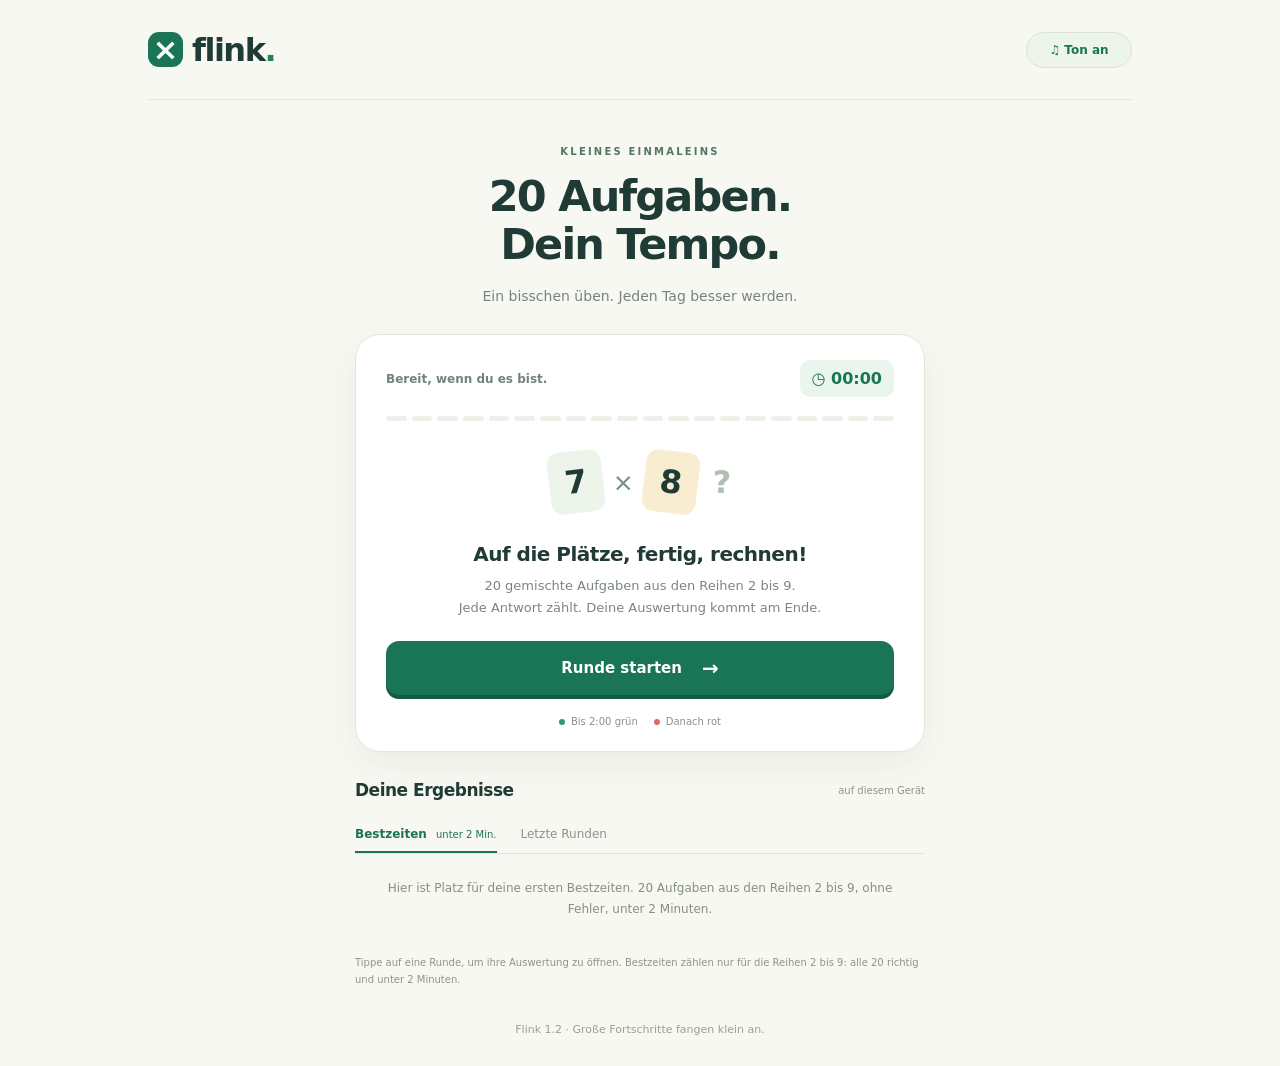
==== app/src/main/assets/index.html @ 6dd12d5e "Add offline adventure music, completion applause and persistent sound toggle" ====
<!doctype html>
<html lang="de"><head><meta charset="utf-8"><meta name="viewport" content="width=device-width,initial-scale=1"><meta name="theme-color" content="#167755"><meta name="description" content="20 Aufgaben. Dein Tempo. Übe das kleine Einmaleins und knacke deine Bestzeit."><link rel="icon" href="icon.svg"><title>Flink · Dein Einmaleins</title><link rel="stylesheet" href="style.css"></head>
<body><div class="shell"><header><a class="brand" href="./" aria-label="Flink Startseite"><span class="logo">×</span>flink<span class="brand-dot">.</span></a><button id="soundToggle" class="small sound-toggle" type="button" aria-pressed="true">♫ Ton an</button></header><main><div class="intro"><span class="eyebrow">KLEINES EINMALEINS</span><h1>20 Aufgaben.<br>Dein Tempo.</h1><p>Ein bisschen üben. Jeden Tag besser werden.</p></div><section class="game" aria-label="Einmaleins Training"><div class="game-top"><span id="progressLabel">Bereit, wenn du es bist.</span><div id="timer" class="timer" aria-label="Vergangene Zeit">◷ <span id="time">00:00</span></div></div><div id="dots" class="dots" aria-hidden="true"></div><div id="welcome" class="welcome"><div class="math-art" aria-hidden="true"><span>7</span><i>×</i><span>8</span><b>?</b></div><h2>Auf die Plätze, fertig, rechnen!</h2><p>20 gemischte Aufgaben aus den Reihen 2 bis 9.<br>Jede Antwort zählt. Deine Auswertung kommt am Ende.</p><button id="start" class="primary">Runde starten <span>→</span></button><div class="goal"><span class="green-dot"></span> Bis 2:00 grün <span class="red-dot"></span> Danach rot</div></div><div id="playing" hidden><div class="question" id="question" aria-live="polite"></div><div id="answer" class="answer" role="textbox" aria-label="Deine Antwort" aria-readonly="true" tabindex="0">?</div><div id="feedback" class="feedback" aria-live="polite">Tippe dein Ergebnis ein.</div><div class="keypad" id="keypad"><button data-key="1">1</button><button data-key="2">2</button><button data-key="3">3</button><button data-key="4">4</button><button data-key="5">5</button><button data-key="6">6</button><button data-key="7">7</button><button data-key="8">8</button><button data-key="9">9</button><button data-key="Backspace" aria-label="Letzte Ziffer löschen">⌫</button><button data-key="0">0</button><button data-key="Enter" class="check" aria-label="Antwort prüfen">✓</button></div><button id="cancel" class="text-button">Runde beenden</button></div><div id="finished" class="finished" hidden><div class="finish-icon" aria-hidden="true">✓</div><h2 id="finishTitle"></h2><p id="finishText"></p><div id="summary" class="summary"></div><div class="score-grid" aria-label="Ergebnis"><div><strong id="rightCount">0</strong><span>richtig</span></div><div><strong id="wrongCount">0</strong><span>falsch</span></div><div><strong id="accuracy">0 %</strong><span>Trefferquote</span></div></div><p id="reviewSummary"></p><button id="viewResults" class="secondary">Antworten und Fehler ansehen →</button><p id="recordText" class="record-text"></p><button id="again" class="primary">Noch eine Runde <span>↻</span></button></div></section><section class="results"><div class="results-heading"><h2>Deine Ergebnisse</h2><span>auf diesem Gerät</span></div><div class="tabs" role="tablist" aria-label="Ergebnisse"><button id="bestTab" role="tab" aria-selected="true">Bestzeiten <span>unter 2 Min.</span></button><button id="recentTab" role="tab" aria-selected="false">Letzte Runden</button></div><div id="records" role="tabpanel"></div><p class="record-note">Tippe auf eine Runde, um ihre Auswertung zu öffnen. Bestzeiten zählen nur für die Reihen 2 bis 9: alle 20 richtig und unter 2 Minuten.</p><p id="storageNotice" hidden>Dein Browser erlaubt kein Speichern. Ergebnisse bleiben nur bis zum Schließen erhalten.</p></section><footer>Flink 1.2 · Große Fortschritte fangen klein an.</footer></main><dialog id="reviewDialog" aria-labelledby="reviewTitle"><div class="review-header"><h2 id="reviewTitle">Deine Auswertung</h2><button id="closeReview" class="small" aria-label="Auswertung schließen">Schließen ✕</button></div><p id="reviewStats"></p><div id="reviewFilters" class="review-filters" role="group" aria-label="Antworten filtern"><button id="onlyWrong" aria-pressed="true">Nur Fehler</button><button id="allAnswers" aria-pressed="false">Alle 20 Antworten</button></div><p id="reviewLegacy" hidden></p><p id="reviewEmpty" hidden>Alles richtig! Du hast in dieser Runde keinen Fehler gemacht.</p><table id="reviewTable"><thead><tr><th>Aufgabe</th><th>Deine Antwort</th><th>Lösung</th></tr></thead><tbody id="reviewRows"></tbody></table></dialog></div><script src="audio.js"></script><script src="app.js"></script></body></html>
---- app/src/main/assets/style.css ----
:root{font-family:Inter,ui-sans-serif,system-ui,-apple-system,BlinkMacSystemFont,"Segoe UI",sans-serif;color:#203a36;background:#f7f8f2;font-synthesis:none}*{box-sizing:border-box}body{margin:0}button,a{-webkit-tap-highlight-color:transparent}button{font:inherit;cursor:pointer}button:focus-visible,a:focus-visible,[tabindex]:focus-visible{outline:3px solid #e4b657;outline-offset:4px}button{touch-action:manipulation}button:disabled{cursor:default}.shell{max-width:1056px;margin:auto;padding:0 36px}header{display:flex;align-items:center;justify-content:space-between;height:100px;border-bottom:1px solid #e2e7dd}.brand{display:flex;align-items:center;color:#203a36;text-decoration:none;font-size:32px;font-weight:850;letter-spacing:-1.5px}.brand-dot{color:#20845f}.logo{display:grid;place-items:center;background:#197555;color:white;width:35px;height:35px;border-radius:11px;margin-right:9px;font-size:31px;line-height:1;letter-spacing:0}.small{border:1px solid #dbe3d7;background:transparent;border-radius:22px;padding:10px 15px;font-size:12px;font-weight:650;color:#456057}main{max-width:570px;margin:40px auto 0}.intro{text-align:center}.eyebrow{font-size:10px;letter-spacing:2.2px;font-weight:800;color:#537765}h1{font-size:43px;letter-spacing:-1.8px;line-height:1.12;margin:13px 0}p{line-height:1.65}.intro p{font-size:14px;color:#75857b;margin:17px 0 26px}.game{padding:25px 30px 24px;background:#fff;border:1px solid #e1e7db;border-radius:25px;box-shadow:0 12px 35px #264f3410}.game-top{display:flex;justify-content:space-between;align-items:center;gap:10px;font-size:12px;color:#738377;font-weight:600}.timer{background:#eaf6ed;color:#197555;padding:9px 12px;border-radius:10px;font-size:16px;font-weight:750;font-variant-numeric:tabular-nums;white-space:nowrap}.timer.over{color:#bd3e36;background:#fff0ed}.dots{display:flex;gap:5px;margin:19px 0 0}.dot{height:5px;border-radius:4px;background:#edf1e9;flex:1}.dot.done{background:#31966a}.dot.current{background:#a7cfb7}.welcome{text-align:center;padding-top:25px}.math-art{display:flex;align-items:center;justify-content:center;gap:10px;padding:5px 0 14px}.math-art span{display:grid;place-items:center;width:54px;height:62px;background:#edf4e9;border-radius:12px;font-size:32px;font-weight:700;transform:rotate(-7deg)}.math-art span:nth-of-type(2){background:#f9edd1;transform:rotate(7deg)}.math-art i{font-style:normal;color:#74907a;font-size:25px}.math-art b{color:#b2beb1;font-size:32px;margin-left:5px}h2{font-size:20px;letter-spacing:-.5px;margin:15px 0 8px}.welcome p{color:#7a877d;font-size:13px;margin:9px 0 23px}.primary{display:flex;align-items:center;justify-content:center;gap:20px;width:100%;background:#197555;color:white;border:0;border-radius:13px;padding:17px;font-weight:700;font-size:15px;box-shadow:0 4px 0 #125b42}.primary:hover{background:#126648}.primary span{font-size:20px;line-height:1}.goal{display:flex;justify-content:center;align-items:center;gap:6px;font-size:10px;color:#889288;margin-top:21px}.green-dot,.red-dot{height:6px;width:6px;border-radius:50%;background:#31966a}.red-dot{background:#d96c61;margin-left:10px}.question{text-align:center;font-size:44px;font-weight:750;letter-spacing:-1px;padding:24px 0 14px}.answer{margin:auto;display:grid;place-items:center;min-height:65px;max-width:210px;border:2px solid #cee0ce;background:#f6faf3;color:#203a36;border-radius:14px;font-size:32px;font-weight:700;font-variant-numeric:tabular-nums}.feedback{min-height:39px;text-align:center;font-size:12px;padding:11px 0 8px;color:#6e8473}.feedback.error{color:#bd3e36}.keypad{display:grid;grid-template-columns:repeat(3,1fr);gap:8px;max-width:320px;margin:auto}.keypad button{border:1px solid #e3e9df;border-bottom:3px solid #dce4d7;background:#f7f9f3;border-radius:12px;height:52px;font-size:23px;font-weight:650;color:#294739}.keypad button:active{transform:translateY(2px);border-bottom-width:1px}.keypad .check{color:white;background:#197555;border-color:#125b42}.text-button{display:block;margin:17px auto 0;background:none;border:0;color:#849086;font-size:11px;padding:7px}.finished{text-align:center;padding:27px 0 8px}.finish-icon{width:58px;height:58px;background:#e8f5e8;color:#197555;border-radius:50%;display:grid;place-items:center;margin:auto;font-size:30px}.finished p{font-size:13px;color:#708073}.summary{font-size:30px;font-weight:750;font-variant-numeric:tabular-nums;color:#197555}.summary.over{color:#bd3e36}.record-text{min-height:23px}.results{margin:28px 0 0}.results-heading{display:flex;align-items:center;justify-content:space-between}.results-heading h2{font-size:17px;margin:0}.results-heading>span{font-size:10px;color:#8b978a}.tabs{display:flex;border-bottom:1px solid #dfe6d8;margin-top:17px;gap:24px}.tabs button{background:none;border:0;padding:10px 0;font-size:12px;color:#88958b;border-bottom:2px solid transparent}.tabs button[aria-selected=true]{color:#197555;border-color:#197555;font-weight:750}.tabs button span{font-size:10px;font-weight:400;margin-left:5px}.empty{padding:24px 12px;text-align:center;color:#849182;font-size:12px;line-height:1.7}.record{display:flex;align-items:center;justify-content:space-between;padding:14px 5px;border-bottom:1px solid #e4e9de;font-size:12px}.rank{display:inline-grid;place-items:center;width:25px;height:25px;background:#e9f0e2;border-radius:8px;margin-right:12px;color:#50704d;font-weight:750}.record-time{color:#197555;font-size:16px;font-weight:750;font-variant-numeric:tabular-nums}.record-time.over{color:#bd3e36}.record-meta{font-size:10px;color:#8a968a;margin-left:10px}.record-note,#storageNotice{font-size:10px;color:#8b9688;margin-top:12px}footer{text-align:center;font-size:11px;color:#99a18f;padding:25px 0 30px}dialog{border:1px solid #dce5d5;border-radius:22px;max-width:420px;width:calc(100% - 36px);padding:26px;color:#203a36}dialog::backdrop{background:#16392d66}dialog p{font-size:14px;color:#6a7d6c}[hidden]{display:none!important}@media(max-width:600px){.shell{padding:0 18px}header{height:78px}.brand{font-size:28px}main{margin-top:27px;max-width:440px}h1{font-size:36px}.intro p{font-size:12px;margin-bottom:23px}.game{padding:20px;border-radius:21px}.question{font-size:38px;padding-top:18px}.keypad button{height:49px}.goal{font-size:9px}.small{font-size:10px;padding:9px 12px}.record-meta{margin-left:5px}.tabs{gap:20px}.tabs button span{font-size:9px}}

.score-grid{display:grid;grid-template-columns:repeat(3,1fr);gap:8px;margin:20px 0}.score-grid>div{background:#f2f6ee;border-radius:12px;padding:14px 4px}.score-grid strong{display:block;font-size:25px;color:#294739}.score-grid span{display:block;font-size:11px;color:#738377;margin-top:4px}.mistake-review{text-align:left;margin-top:22px}.mistake-review h3{font-size:14px;font-weight:650}.mistake-review table{width:100%;border-collapse:collapse;font-size:13px}.mistake-review th{font-size:10px;color:#788576;font-weight:600;padding:10px 5px;border-bottom:1px solid #dde5d5}.mistake-review td{padding:10px 5px;border-bottom:1px solid #edf0e8;text-align:center}.mistake-review th{text-align:center}.mistake-review td:last-child{font-weight:750;color:#197555}

.secondary{width:100%;padding:15px;border:1px solid #b6cfbb;border-radius:13px;background:#eef6e9;color:#197555;font-weight:700;font-size:13px}.secondary:hover{background:#e1efda}.record{width:100%;background:transparent;border:0;border-bottom:1px solid #e4e9de;text-align:left;color:inherit;gap:5px}.record:hover{background:#edf3e8}.record-hint{display:block;text-align:right;font-size:10px;color:#197555;margin-top:5px}#reviewDialog{max-width:530px;max-height:88vh;overflow:auto;padding:22px}.review-header{display:flex;justify-content:space-between;align-items:center;gap:10px}.review-header h2{margin:0}.review-header .small{font-size:11px;padding:9px}#reviewStats{font-size:13px;color:#738377}.review-filters{display:flex;gap:8px;margin:16px 0}.review-filters button{border:1px solid #dce5d7;background:#f7f9f3;border-radius:10px;padding:12px;font-size:12px;color:#53705b}.review-filters button[aria-pressed=true]{color:white;border-color:#197555;background:#197555}#reviewTable{width:100%;border-collapse:collapse;font-size:14px}#reviewTable th{font-size:11px;color:#748473;padding:12px 4px;text-align:center;border-bottom:1px solid #dce5d7}#reviewTable td{padding:12px 4px;text-align:center;border-bottom:1px solid #edf0e8}#reviewTable td:last-child{color:#197555;font-weight:750}.answer-wrong td:nth-child(2){color:#b3433b}.answer-correct td:nth-child(2){color:#197555}#reviewLegacy,#reviewEmpty{font-size:13px;color:#667c69}

.sound-toggle{min-width:106px;background:#edf4e9;color:#197555}.sound-toggle[aria-pressed=false]{background:transparent;color:#788577}.sound-toggle:disabled{opacity:.6;font-size:10px}
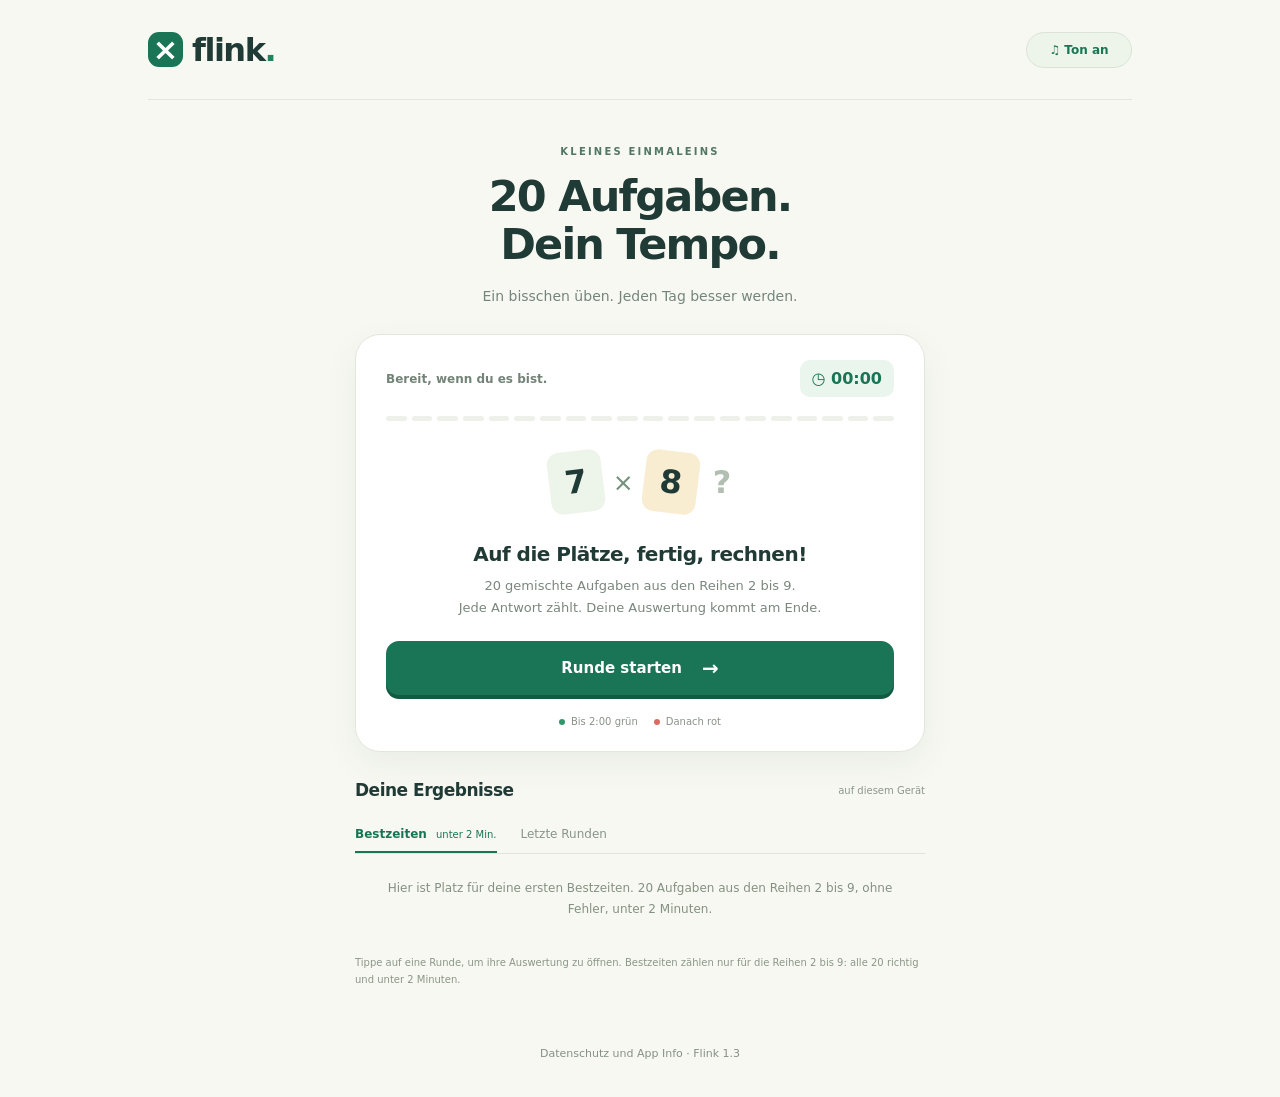
==== commit 3eb4e558: "Prepare hardened offline release, private signing flow and compiled APK verification" ====
--- a/app/src/main/assets/index.html
+++ b/app/src/main/assets/index.html
@@ -1,3 +1,3 @@
 <!doctype html>
-<html lang="de"><head><meta charset="utf-8"><meta name="viewport" content="width=device-width,initial-scale=1"><meta name="theme-color" content="#167755"><meta name="description" content="20 Aufgaben. Dein Tempo. Übe das kleine Einmaleins und knacke deine Bestzeit."><link rel="icon" href="icon.svg"><title>Flink · Dein Einmaleins</title><link rel="stylesheet" href="style.css"></head>
-<body><div class="shell"><header><a class="brand" href="./" aria-label="Flink Startseite"><span class="logo">×</span>flink<span class="brand-dot">.</span></a><button id="soundToggle" class="small sound-toggle" type="button" aria-pressed="true">♫ Ton an</button></header><main><div class="intro"><span class="eyebrow">KLEINES EINMALEINS</span><h1>20 Aufgaben.<br>Dein Tempo.</h1><p>Ein bisschen üben. Jeden Tag besser werden.</p></div><section class="game" aria-label="Einmaleins Training"><div class="game-top"><span id="progressLabel">Bereit, wenn du es bist.</span><div id="timer" class="timer" aria-label="Vergangene Zeit">◷ <span id="time">00:00</span></div></div><div id="dots" class="dots" aria-hidden="true"></div><div id="welcome" class="welcome"><div class="math-art" aria-hidden="true"><span>7</span><i>×</i><span>8</span><b>?</b></div><h2>Auf die Plätze, fertig, rechnen!</h2><p>20 gemischte Aufgaben aus den Reihen 2 bis 9.<br>Jede Antwort zählt. Deine Auswertung kommt am Ende.</p><button id="start" class="primary">Runde starten <span>→</span></button><div class="goal"><span class="green-dot"></span> Bis 2:00 grün <span class="red-dot"></span> Danach rot</div></div><div id="playing" hidden><div class="question" id="question" aria-live="polite"></div><div id="answer" class="answer" role="textbox" aria-label="Deine Antwort" aria-readonly="true" tabindex="0">?</div><div id="feedback" class="feedback" aria-live="polite">Tippe dein Ergebnis ein.</div><div class="keypad" id="keypad"><button data-key="1">1</button><button data-key="2">2</button><button data-key="3">3</button><button data-key="4">4</button><button data-key="5">5</button><button data-key="6">6</button><button data-key="7">7</button><button data-key="8">8</button><button data-key="9">9</button><button data-key="Backspace" aria-label="Letzte Ziffer löschen">⌫</button><button data-key="0">0</button><button data-key="Enter" class="check" aria-label="Antwort prüfen">✓</button></div><button id="cancel" class="text-button">Runde beenden</button></div><div id="finished" class="finished" hidden><div class="finish-icon" aria-hidden="true">✓</div><h2 id="finishTitle"></h2><p id="finishText"></p><div id="summary" class="summary"></div><div class="score-grid" aria-label="Ergebnis"><div><strong id="rightCount">0</strong><span>richtig</span></div><div><strong id="wrongCount">0</strong><span>falsch</span></div><div><strong id="accuracy">0 %</strong><span>Trefferquote</span></div></div><p id="reviewSummary"></p><button id="viewResults" class="secondary">Antworten und Fehler ansehen →</button><p id="recordText" class="record-text"></p><button id="again" class="primary">Noch eine Runde <span>↻</span></button></div></section><section class="results"><div class="results-heading"><h2>Deine Ergebnisse</h2><span>auf diesem Gerät</span></div><div class="tabs" role="tablist" aria-label="Ergebnisse"><button id="bestTab" role="tab" aria-selected="true">Bestzeiten <span>unter 2 Min.</span></button><button id="recentTab" role="tab" aria-selected="false">Letzte Runden</button></div><div id="records" role="tabpanel"></div><p class="record-note">Tippe auf eine Runde, um ihre Auswertung zu öffnen. Bestzeiten zählen nur für die Reihen 2 bis 9: alle 20 richtig und unter 2 Minuten.</p><p id="storageNotice" hidden>Dein Browser erlaubt kein Speichern. Ergebnisse bleiben nur bis zum Schließen erhalten.</p></section><footer>Flink 1.2 · Große Fortschritte fangen klein an.</footer></main><dialog id="reviewDialog" aria-labelledby="reviewTitle"><div class="review-header"><h2 id="reviewTitle">Deine Auswertung</h2><button id="closeReview" class="small" aria-label="Auswertung schließen">Schließen ✕</button></div><p id="reviewStats"></p><div id="reviewFilters" class="review-filters" role="group" aria-label="Antworten filtern"><button id="onlyWrong" aria-pressed="true">Nur Fehler</button><button id="allAnswers" aria-pressed="false">Alle 20 Antworten</button></div><p id="reviewLegacy" hidden></p><p id="reviewEmpty" hidden>Alles richtig! Du hast in dieser Runde keinen Fehler gemacht.</p><table id="reviewTable"><thead><tr><th>Aufgabe</th><th>Deine Antwort</th><th>Lösung</th></tr></thead><tbody id="reviewRows"></tbody></table></dialog></div><script src="audio.js"></script><script src="app.js"></script></body></html>
+<html lang="de"><head><meta charset="utf-8"><meta name="viewport" content="width=device-width,initial-scale=1"><meta http-equiv="Content-Security-Policy" content="default-src 'none'; script-src 'self'; style-src 'self'; img-src 'self'; connect-src 'none'; media-src 'none'; object-src 'none'; base-uri 'none'; form-action 'none'; frame-src 'none'; worker-src 'none'"><meta name="theme-color" content="#167755"><meta name="description" content="20 Aufgaben. Dein Tempo. Übe das kleine Einmaleins und knacke deine Bestzeit."><link rel="icon" href="icon.svg"><title>Flink · Dein Einmaleins</title><link rel="stylesheet" href="style.css"></head>
+<body><div class="shell"><header><a class="brand" href="index.html" aria-label="Flink Startseite"><span class="logo">×</span>flink<span class="brand-dot">.</span></a><button id="soundToggle" class="small sound-toggle" type="button" aria-pressed="true">♫ Ton an</button></header><main><div class="intro"><span class="eyebrow">KLEINES EINMALEINS</span><h1>20 Aufgaben.<br>Dein Tempo.</h1><p>Ein bisschen üben. Jeden Tag besser werden.</p></div><section class="game" aria-label="Einmaleins Training"><div class="game-top"><span id="progressLabel">Bereit, wenn du es bist.</span><div id="timer" class="timer" aria-label="Vergangene Zeit">◷ <span id="time">00:00</span></div></div><div id="dots" class="dots" aria-hidden="true"></div><div id="welcome" class="welcome"><div class="math-art" aria-hidden="true"><span>7</span><i>×</i><span>8</span><b>?</b></div><h2>Auf die Plätze, fertig, rechnen!</h2><p>20 gemischte Aufgaben aus den Reihen 2 bis 9.<br>Jede Antwort zählt. Deine Auswertung kommt am Ende.</p><button id="start" class="primary">Runde starten <span>→</span></button><div class="goal"><span class="green-dot"></span> Bis 2:00 grün <span class="red-dot"></span> Danach rot</div></div><div id="playing" hidden><div class="question" id="question" aria-live="polite"></div><div id="answer" class="answer" role="textbox" aria-label="Deine Antwort" aria-readonly="true" tabindex="0">?</div><div id="feedback" class="feedback" aria-live="polite">Tippe dein Ergebnis ein.</div><div class="keypad" id="keypad"><button data-key="1">1</button><button data-key="2">2</button><button data-key="3">3</button><button data-key="4">4</button><button data-key="5">5</button><button data-key="6">6</button><button data-key="7">7</button><button data-key="8">8</button><button data-key="9">9</button><button data-key="Backspace" aria-label="Letzte Ziffer löschen">⌫</button><button data-key="0">0</button><button data-key="Enter" class="check" aria-label="Antwort prüfen">✓</button></div><button id="cancel" class="text-button">Runde beenden</button></div><div id="finished" class="finished" hidden><div class="finish-icon" aria-hidden="true">✓</div><h2 id="finishTitle"></h2><p id="finishText"></p><div id="summary" class="summary"></div><div class="score-grid" aria-label="Ergebnis"><div><strong id="rightCount">0</strong><span>richtig</span></div><div><strong id="wrongCount">0</strong><span>falsch</span></div><div><strong id="accuracy">0 %</strong><span>Trefferquote</span></div></div><p id="reviewSummary"></p><button id="viewResults" class="secondary">Antworten und Fehler ansehen →</button><p id="recordText" class="record-text"></p><button id="again" class="primary">Noch eine Runde <span>↻</span></button></div></section><section class="results"><div class="results-heading"><h2>Deine Ergebnisse</h2><span>auf diesem Gerät</span></div><div class="tabs" role="tablist" aria-label="Ergebnisse"><button id="bestTab" role="tab" aria-selected="true">Bestzeiten <span>unter 2 Min.</span></button><button id="recentTab" role="tab" aria-selected="false">Letzte Runden</button></div><div id="records" role="tabpanel"></div><p class="record-note">Tippe auf eine Runde, um ihre Auswertung zu öffnen. Bestzeiten zählen nur für die Reihen 2 bis 9: alle 20 richtig und unter 2 Minuten.</p><p id="storageNotice" hidden>Dein Browser erlaubt kein Speichern. Ergebnisse bleiben nur bis zum Schließen erhalten.</p></section><footer><button id="openPrivacy" class="text-button" type="button">Datenschutz und App Info · Flink 1.3</button></footer></main><dialog id="privacyDialog" aria-labelledby="privacyTitle"><h2 id="privacyTitle">Datenschutz und App Info</h2><p>Flink 1.3 funktioniert vollständig offline. Die App hat keine Internetberechtigung und überträgt keine Daten. Sie enthält keine Werbung und keine Analysefunktionen.</p><p>Auf diesem Gerät werden die Toneinstellung und bis zu 500 Runden mit Datum, Rechenzeit, Ergebnissen und einzelnen Antworten gespeichert. Die App fragt keine Namen oder Kontaktdaten ab.</p><p>Die Ergebnisse bleiben lokal in den App Daten. Automatische Sicherungen sind ausgeschaltet. Über „Ergebnisse löschen“, die Android App Einstellungen oder die Deinstallation kannst du die gespeicherten Ergebnisse entfernen.</p><p>Musik und Applaus werden lokal erzeugt. Eine Anmeldung ist nicht nötig.</p><button id="eraseResults" class="secondary" type="button">Gespeicherte Ergebnisse löschen</button><p id="privacyMessage" role="status"></p><button id="closePrivacy" class="primary" type="button">Schließen</button></dialog><dialog id="reviewDialog" aria-labelledby="reviewTitle"><div class="review-header"><h2 id="reviewTitle">Deine Auswertung</h2><button id="closeReview" class="small" aria-label="Auswertung schließen">Schließen ✕</button></div><p id="reviewStats"></p><div id="reviewFilters" class="review-filters" role="group" aria-label="Antworten filtern"><button id="onlyWrong" aria-pressed="true">Nur Fehler</button><button id="allAnswers" aria-pressed="false">Alle 20 Antworten</button></div><p id="reviewLegacy" hidden></p><p id="reviewEmpty" hidden>Alles richtig! Du hast in dieser Runde keinen Fehler gemacht.</p><table id="reviewTable"><thead><tr><th>Aufgabe</th><th>Deine Antwort</th><th>Lösung</th></tr></thead><tbody id="reviewRows"></tbody></table></dialog></div><script src="audio.js"></script><script src="app.js"></script></body></html>
--- a/app/src/main/assets/style.css
+++ b/app/src/main/assets/style.css
@@ -5,3 +5,5 @@
 .secondary{width:100%;padding:15px;border:1px solid #b6cfbb;border-radius:13px;background:#eef6e9;color:#197555;font-weight:700;font-size:13px}.secondary:hover{background:#e1efda}.record{width:100%;background:transparent;border:0;border-bottom:1px solid #e4e9de;text-align:left;color:inherit;gap:5px}.record:hover{background:#edf3e8}.record-hint{display:block;text-align:right;font-size:10px;color:#197555;margin-top:5px}#reviewDialog{max-width:530px;max-height:88vh;overflow:auto;padding:22px}.review-header{display:flex;justify-content:space-between;align-items:center;gap:10px}.review-header h2{margin:0}.review-header .small{font-size:11px;padding:9px}#reviewStats{font-size:13px;color:#738377}.review-filters{display:flex;gap:8px;margin:16px 0}.review-filters button{border:1px solid #dce5d7;background:#f7f9f3;border-radius:10px;padding:12px;font-size:12px;color:#53705b}.review-filters button[aria-pressed=true]{color:white;border-color:#197555;background:#197555}#reviewTable{width:100%;border-collapse:collapse;font-size:14px}#reviewTable th{font-size:11px;color:#748473;padding:12px 4px;text-align:center;border-bottom:1px solid #dce5d7}#reviewTable td{padding:12px 4px;text-align:center;border-bottom:1px solid #edf0e8}#reviewTable td:last-child{color:#197555;font-weight:750}.answer-wrong td:nth-child(2){color:#b3433b}.answer-correct td:nth-child(2){color:#197555}#reviewLegacy,#reviewEmpty{font-size:13px;color:#667c69}
 
 .sound-toggle{min-width:106px;background:#edf4e9;color:#197555}.sound-toggle[aria-pressed=false]{background:transparent;color:#788577}.sound-toggle:disabled{opacity:.6;font-size:10px}
+
+#privacyDialog{max-height:88vh;overflow:auto}#privacyDialog p{font-size:13px}#privacyDialog .primary{margin-top:16px}
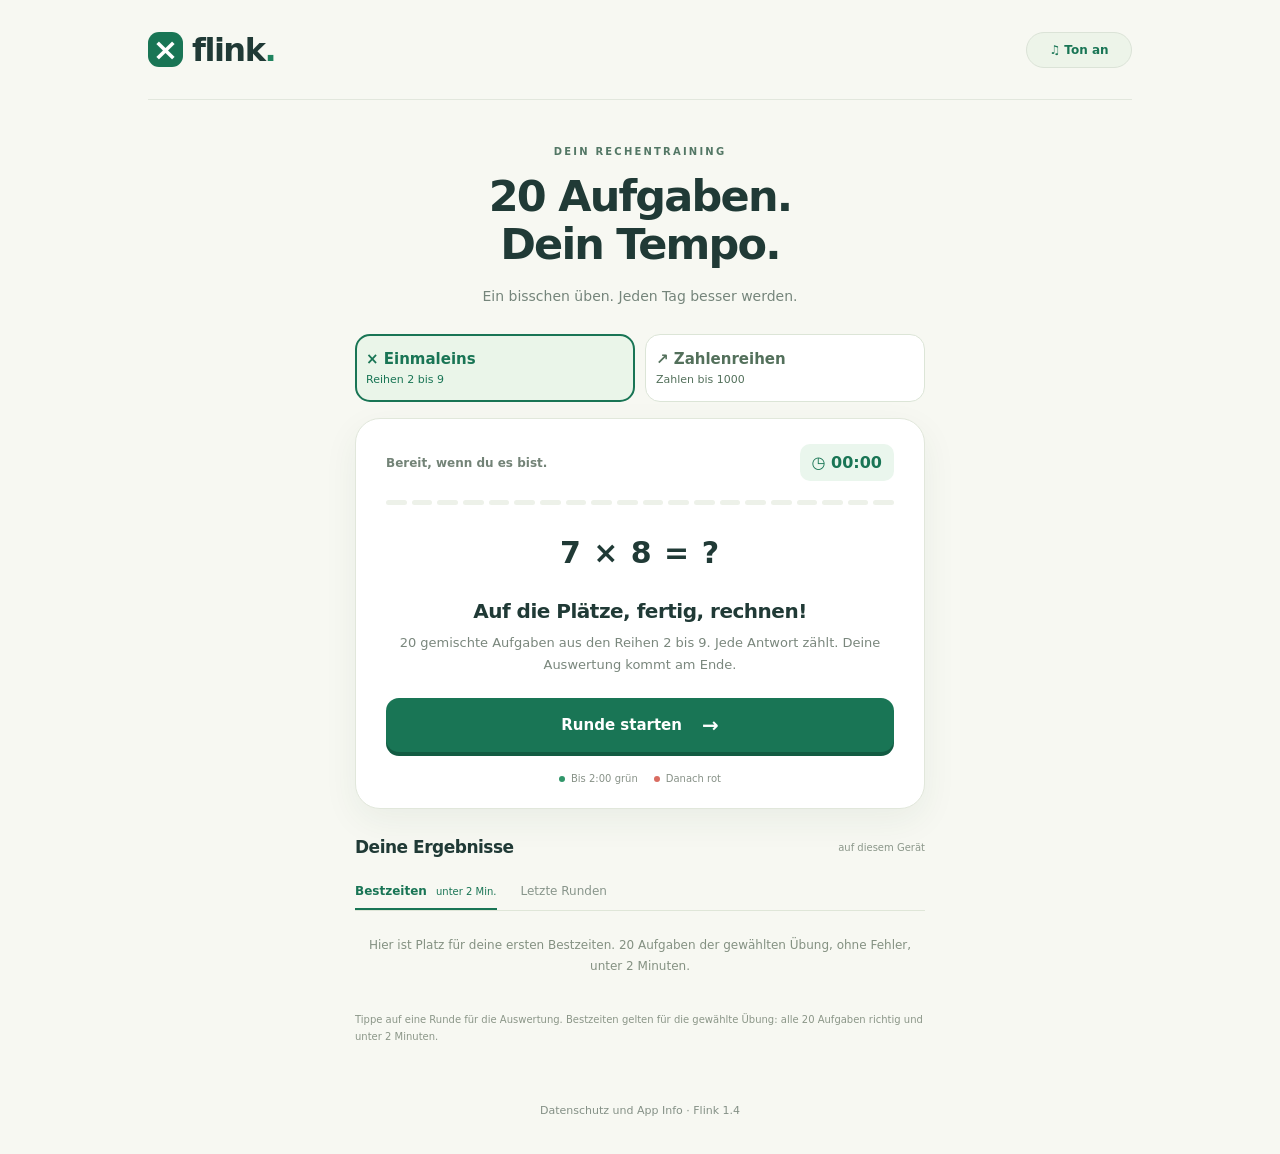
==== commit b14445b9: "Add number sequences up to 1000 with 20-task rounds and separate results in Flink 1.4" ====
--- a/app/src/main/assets/index.html
+++ b/app/src/main/assets/index.html
@@ -1,3 +1,3 @@
 <!doctype html>
-<html lang="de"><head><meta charset="utf-8"><meta name="viewport" content="width=device-width,initial-scale=1"><meta http-equiv="Content-Security-Policy" content="default-src 'none'; script-src 'self'; style-src 'self'; img-src 'self'; connect-src 'none'; media-src 'none'; object-src 'none'; base-uri 'none'; form-action 'none'; frame-src 'none'; worker-src 'none'"><meta name="theme-color" content="#167755"><meta name="description" content="20 Aufgaben. Dein Tempo. Übe das kleine Einmaleins und knacke deine Bestzeit."><link rel="icon" href="icon.svg"><title>Flink · Dein Einmaleins</title><link rel="stylesheet" href="style.css"></head>
-<body><div class="shell"><header><a class="brand" href="index.html" aria-label="Flink Startseite"><span class="logo">×</span>flink<span class="brand-dot">.</span></a><button id="soundToggle" class="small sound-toggle" type="button" aria-pressed="true">♫ Ton an</button></header><main><div class="intro"><span class="eyebrow">KLEINES EINMALEINS</span><h1>20 Aufgaben.<br>Dein Tempo.</h1><p>Ein bisschen üben. Jeden Tag besser werden.</p></div><section class="game" aria-label="Einmaleins Training"><div class="game-top"><span id="progressLabel">Bereit, wenn du es bist.</span><div id="timer" class="timer" aria-label="Vergangene Zeit">◷ <span id="time">00:00</span></div></div><div id="dots" class="dots" aria-hidden="true"></div><div id="welcome" class="welcome"><div class="math-art" aria-hidden="true"><span>7</span><i>×</i><span>8</span><b>?</b></div><h2>Auf die Plätze, fertig, rechnen!</h2><p>20 gemischte Aufgaben aus den Reihen 2 bis 9.<br>Jede Antwort zählt. Deine Auswertung kommt am Ende.</p><button id="start" class="primary">Runde starten <span>→</span></button><div class="goal"><span class="green-dot"></span> Bis 2:00 grün <span class="red-dot"></span> Danach rot</div></div><div id="playing" hidden><div class="question" id="question" aria-live="polite"></div><div id="answer" class="answer" role="textbox" aria-label="Deine Antwort" aria-readonly="true" tabindex="0">?</div><div id="feedback" class="feedback" aria-live="polite">Tippe dein Ergebnis ein.</div><div class="keypad" id="keypad"><button data-key="1">1</button><button data-key="2">2</button><button data-key="3">3</button><button data-key="4">4</button><button data-key="5">5</button><button data-key="6">6</button><button data-key="7">7</button><button data-key="8">8</button><button data-key="9">9</button><button data-key="Backspace" aria-label="Letzte Ziffer löschen">⌫</button><button data-key="0">0</button><button data-key="Enter" class="check" aria-label="Antwort prüfen">✓</button></div><button id="cancel" class="text-button">Runde beenden</button></div><div id="finished" class="finished" hidden><div class="finish-icon" aria-hidden="true">✓</div><h2 id="finishTitle"></h2><p id="finishText"></p><div id="summary" class="summary"></div><div class="score-grid" aria-label="Ergebnis"><div><strong id="rightCount">0</strong><span>richtig</span></div><div><strong id="wrongCount">0</strong><span>falsch</span></div><div><strong id="accuracy">0 %</strong><span>Trefferquote</span></div></div><p id="reviewSummary"></p><button id="viewResults" class="secondary">Antworten und Fehler ansehen →</button><p id="recordText" class="record-text"></p><button id="again" class="primary">Noch eine Runde <span>↻</span></button></div></section><section class="results"><div class="results-heading"><h2>Deine Ergebnisse</h2><span>auf diesem Gerät</span></div><div class="tabs" role="tablist" aria-label="Ergebnisse"><button id="bestTab" role="tab" aria-selected="true">Bestzeiten <span>unter 2 Min.</span></button><button id="recentTab" role="tab" aria-selected="false">Letzte Runden</button></div><div id="records" role="tabpanel"></div><p class="record-note">Tippe auf eine Runde, um ihre Auswertung zu öffnen. Bestzeiten zählen nur für die Reihen 2 bis 9: alle 20 richtig und unter 2 Minuten.</p><p id="storageNotice" hidden>Dein Browser erlaubt kein Speichern. Ergebnisse bleiben nur bis zum Schließen erhalten.</p></section><footer><button id="openPrivacy" class="text-button" type="button">Datenschutz und App Info · Flink 1.3</button></footer></main><dialog id="privacyDialog" aria-labelledby="privacyTitle"><h2 id="privacyTitle">Datenschutz und App Info</h2><p>Flink 1.3 funktioniert vollständig offline. Die App hat keine Internetberechtigung und überträgt keine Daten. Sie enthält keine Werbung und keine Analysefunktionen.</p><p>Auf diesem Gerät werden die Toneinstellung und bis zu 500 Runden mit Datum, Rechenzeit, Ergebnissen und einzelnen Antworten gespeichert. Die App fragt keine Namen oder Kontaktdaten ab.</p><p>Die Ergebnisse bleiben lokal in den App Daten. Automatische Sicherungen sind ausgeschaltet. Über „Ergebnisse löschen“, die Android App Einstellungen oder die Deinstallation kannst du die gespeicherten Ergebnisse entfernen.</p><p>Musik und Applaus werden lokal erzeugt. Eine Anmeldung ist nicht nötig.</p><button id="eraseResults" class="secondary" type="button">Gespeicherte Ergebnisse löschen</button><p id="privacyMessage" role="status"></p><button id="closePrivacy" class="primary" type="button">Schließen</button></dialog><dialog id="reviewDialog" aria-labelledby="reviewTitle"><div class="review-header"><h2 id="reviewTitle">Deine Auswertung</h2><button id="closeReview" class="small" aria-label="Auswertung schließen">Schließen ✕</button></div><p id="reviewStats"></p><div id="reviewFilters" class="review-filters" role="group" aria-label="Antworten filtern"><button id="onlyWrong" aria-pressed="true">Nur Fehler</button><button id="allAnswers" aria-pressed="false">Alle 20 Antworten</button></div><p id="reviewLegacy" hidden></p><p id="reviewEmpty" hidden>Alles richtig! Du hast in dieser Runde keinen Fehler gemacht.</p><table id="reviewTable"><thead><tr><th>Aufgabe</th><th>Deine Antwort</th><th>Lösung</th></tr></thead><tbody id="reviewRows"></tbody></table></dialog></div><script src="audio.js"></script><script src="app.js"></script></body></html>
+<html lang="de"><head><meta charset="utf-8"><meta name="viewport" content="width=device-width,initial-scale=1"><meta http-equiv="Content-Security-Policy" content="default-src 'none'; script-src 'self'; style-src 'self'; img-src 'self'; connect-src 'none'; media-src 'none'; object-src 'none'; base-uri 'none'; form-action 'none'; frame-src 'none'; worker-src 'none'"><meta name="theme-color" content="#167755"><meta name="description" content="20 Aufgaben. Dein Tempo. Übe Einmaleins und Zahlenreihen bis 1000."><link rel="icon" href="icon.svg"><title>Flink · Dein Rechentraining</title><link rel="stylesheet" href="style.css"></head>
+<body><div class="shell"><header><a class="brand" href="index.html" aria-label="Flink Startseite"><span class="logo">×</span>flink<span class="brand-dot">.</span></a><button id="soundToggle" class="small sound-toggle" type="button" aria-pressed="true">♫ Ton an</button></header><main><div class="intro"><span class="eyebrow">DEIN RECHENTRAINING</span><h1>20 Aufgaben.<br>Dein Tempo.</h1><p>Ein bisschen üben. Jeden Tag besser werden.</p></div><div id="modePicker" class="mode-picker" role="group" aria-label="Übung wählen"><button id="multiplyMode" aria-pressed="true"><strong>× Einmaleins</strong><span>Reihen 2 bis 9</span></button><button id="sequenceMode" aria-pressed="false"><strong>↗ Zahlenreihen</strong><span>Zahlen bis 1000</span></button></div><section class="game" aria-label="Rechentraining"><div class="game-top"><span id="progressLabel">Bereit, wenn du es bist.</span><div id="timer" class="timer" aria-label="Vergangene Zeit">◷ <span id="time">00:00</span></div></div><div id="dots" class="dots" aria-hidden="true"></div><div id="welcome" class="welcome"><div class="math-art" id="mathArt" aria-hidden="true"><span>7</span><i>×</i><span>8</span><b>?</b></div><h2 id="welcomeTitle">Auf die Plätze, fertig, rechnen!</h2><p id="welcomeText">20 gemischte Aufgaben aus den Reihen 2 bis 9.<br>Jede Antwort zählt. Deine Auswertung kommt am Ende.</p><button id="start" class="primary">Runde starten <span>→</span></button><div class="goal"><span class="green-dot"></span> Bis 2:00 grün <span class="red-dot"></span> Danach rot</div></div><div id="playing" hidden><div class="question" id="question" aria-live="polite"></div><div id="sequenceCells" class="sequence-cells" hidden></div><div id="answer" class="answer" role="textbox" aria-label="Deine Antwort" aria-readonly="true" tabindex="0">?</div><div id="feedback" class="feedback" aria-live="polite">Tippe dein Ergebnis ein.</div><div class="keypad" id="keypad"><button data-key="1">1</button><button data-key="2">2</button><button data-key="3">3</button><button data-key="4">4</button><button data-key="5">5</button><button data-key="6">6</button><button data-key="7">7</button><button data-key="8">8</button><button data-key="9">9</button><button data-key="Backspace" aria-label="Letzte Ziffer löschen">⌫</button><button data-key="0">0</button><button data-key="Enter" class="check" aria-label="Antwort prüfen">✓</button></div><button id="cancel" class="text-button">Runde beenden</button></div><div id="finished" class="finished" hidden><div class="finish-icon" aria-hidden="true">✓</div><h2 id="finishTitle"></h2><p id="finishText"></p><div id="summary" class="summary"></div><div class="score-grid" aria-label="Ergebnis"><div><strong id="rightCount">0</strong><span>richtig</span></div><div><strong id="wrongCount">0</strong><span>falsch</span></div><div><strong id="accuracy">0 %</strong><span>Trefferquote</span></div></div><p id="detailScore" hidden></p><p id="reviewSummary"></p><button id="viewResults" class="secondary">Antworten und Fehler ansehen →</button><p id="recordText" class="record-text"></p><button id="again" class="primary">Noch eine Runde <span>↻</span></button></div></section><section class="results"><div class="results-heading"><h2>Deine Ergebnisse</h2><span>auf diesem Gerät</span></div><div class="tabs" role="tablist" aria-label="Ergebnisse"><button id="bestTab" role="tab" aria-selected="true">Bestzeiten <span>unter 2 Min.</span></button><button id="recentTab" role="tab" aria-selected="false">Letzte Runden</button></div><div id="records" role="tabpanel"></div><p class="record-note" id="recordNote">Tippe auf eine Runde, um ihre Auswertung zu öffnen. Bestzeiten zählen nur für die Reihen 2 bis 9: alle 20 richtig und unter 2 Minuten.</p><p id="storageNotice" hidden>Dein Browser erlaubt kein Speichern. Ergebnisse bleiben nur bis zum Schließen erhalten.</p></section><footer><button id="openPrivacy" class="text-button" type="button">Datenschutz und App Info · Flink 1.4</button></footer></main><dialog id="privacyDialog" aria-labelledby="privacyTitle"><h2 id="privacyTitle">Datenschutz und App Info</h2><p>Flink 1.4 funktioniert vollständig offline. Die App hat keine Internetberechtigung und überträgt keine Daten. Sie enthält keine Werbung und keine Analysefunktionen.</p><p>Auf diesem Gerät werden die Toneinstellung und bis zu 500 Runden mit Datum, Rechenzeit, Ergebnissen und einzelnen Antworten gespeichert. Die App fragt keine Namen oder Kontaktdaten ab.</p><p>Die Ergebnisse bleiben lokal in den App Daten. Automatische Sicherungen sind ausgeschaltet. Über „Ergebnisse löschen“, die Android App Einstellungen oder die Deinstallation kannst du die gespeicherten Ergebnisse entfernen.</p><p>Musik und Applaus werden lokal erzeugt. Eine Anmeldung ist nicht nötig.</p><button id="eraseResults" class="secondary" type="button">Gespeicherte Ergebnisse löschen</button><p id="privacyMessage" role="status"></p><button id="closePrivacy" class="primary" type="button">Schließen</button></dialog><dialog id="reviewDialog" aria-labelledby="reviewTitle"><div class="review-header"><h2 id="reviewTitle">Deine Auswertung</h2><button id="closeReview" class="small" aria-label="Auswertung schließen">Schließen ✕</button></div><p id="reviewMode"></p><p id="reviewStats"></p><div id="reviewFilters" class="review-filters" role="group" aria-label="Antworten filtern"><button id="onlyWrong" aria-pressed="true">Nur Fehler</button><button id="allAnswers" aria-pressed="false">Alle 20 Antworten</button></div><p id="reviewLegacy" hidden></p><p id="reviewEmpty" hidden>Alles richtig! Du hast in dieser Runde keinen Fehler gemacht.</p><table id="reviewTable"><thead><tr><th>Aufgabe</th><th>Deine Antwort</th><th>Lösung</th></tr></thead><tbody id="reviewRows"></tbody></table></dialog></div><script src="audio.js"></script><script src="tasks.js"></script><script src="app.js"></script></body></html>
--- a/app/src/main/assets/style.css
+++ b/app/src/main/assets/style.css
@@ -7,3 +7,6 @@
 .sound-toggle{min-width:106px;background:#edf4e9;color:#197555}.sound-toggle[aria-pressed=false]{background:transparent;color:#788577}.sound-toggle:disabled{opacity:.6;font-size:10px}
 
 #privacyDialog{max-height:88vh;overflow:auto}#privacyDialog p{font-size:13px}#privacyDialog .primary{margin-top:16px}
+
+
+.mode-picker{display:grid;grid-template-columns:1fr 1fr;gap:10px;margin:0 0 16px}.mode-picker button{padding:15px 10px;text-align:left;border:1px solid #dce5d7;border-radius:15px;background:#fff;color:#53705b}.mode-picker button[aria-pressed=true]{background:#eaf5e9;border:2px solid #197555;padding:14px 9px;color:#197555}.mode-picker strong{display:block;font-size:15px}.mode-picker span{display:block;font-size:11px;margin-top:5px}.math-art{font-size:30px;font-weight:750;letter-spacing:1px}.sequence-title{font-size:20px;line-height:1.4;letter-spacing:-.3px;padding:22px 0}.sequence-cells{display:grid;grid-template-columns:repeat(5,minmax(0,1fr));gap:7px;margin:3px 0 12px;position:relative;padding:12px 0}.sequence-cells:before{content:'';height:2px;position:absolute;left:10px;right:10px;top:50%;background:#bdd0bc}.sequence-cells.midpoint{grid-template-columns:repeat(3,minmax(0,1fr))}.sequence-cell{position:relative;display:grid;place-items:center;min-width:0;min-height:56px;padding:8px 2px;border:2px solid #d3dfce;border-radius:11px;background:#f4f8ef;color:#203a36;font-size:22px;font-weight:750;font-variant-numeric:tabular-nums}.sequence-cell.given{background:#fff;border-color:#e1e7dc;color:#6c7d6c}.sequence-cell.active{border-color:#197555;background:#e8f4e5;box-shadow:0 0 0 3px #19755518}#detailScore{font-size:12px;color:#53705b}#reviewMode{font-size:12px;color:#197555}#reviewTable td:first-child{max-width:170px;overflow-wrap:anywhere;font-size:12px}#reviewTable td{font-size:13px}#reviewTable th{font-size:10px}@media(max-width:370px){.sequence-cells{gap:4px}.sequence-cell{font-size:18px;min-height:50px}.game{padding:16px}.sequence-title{font-size:18px}.mode-picker strong{font-size:13px}}body:has(#playing:not([hidden])) .intro{display:none}body:has(#playing:not([hidden])) main{margin-top:18px}
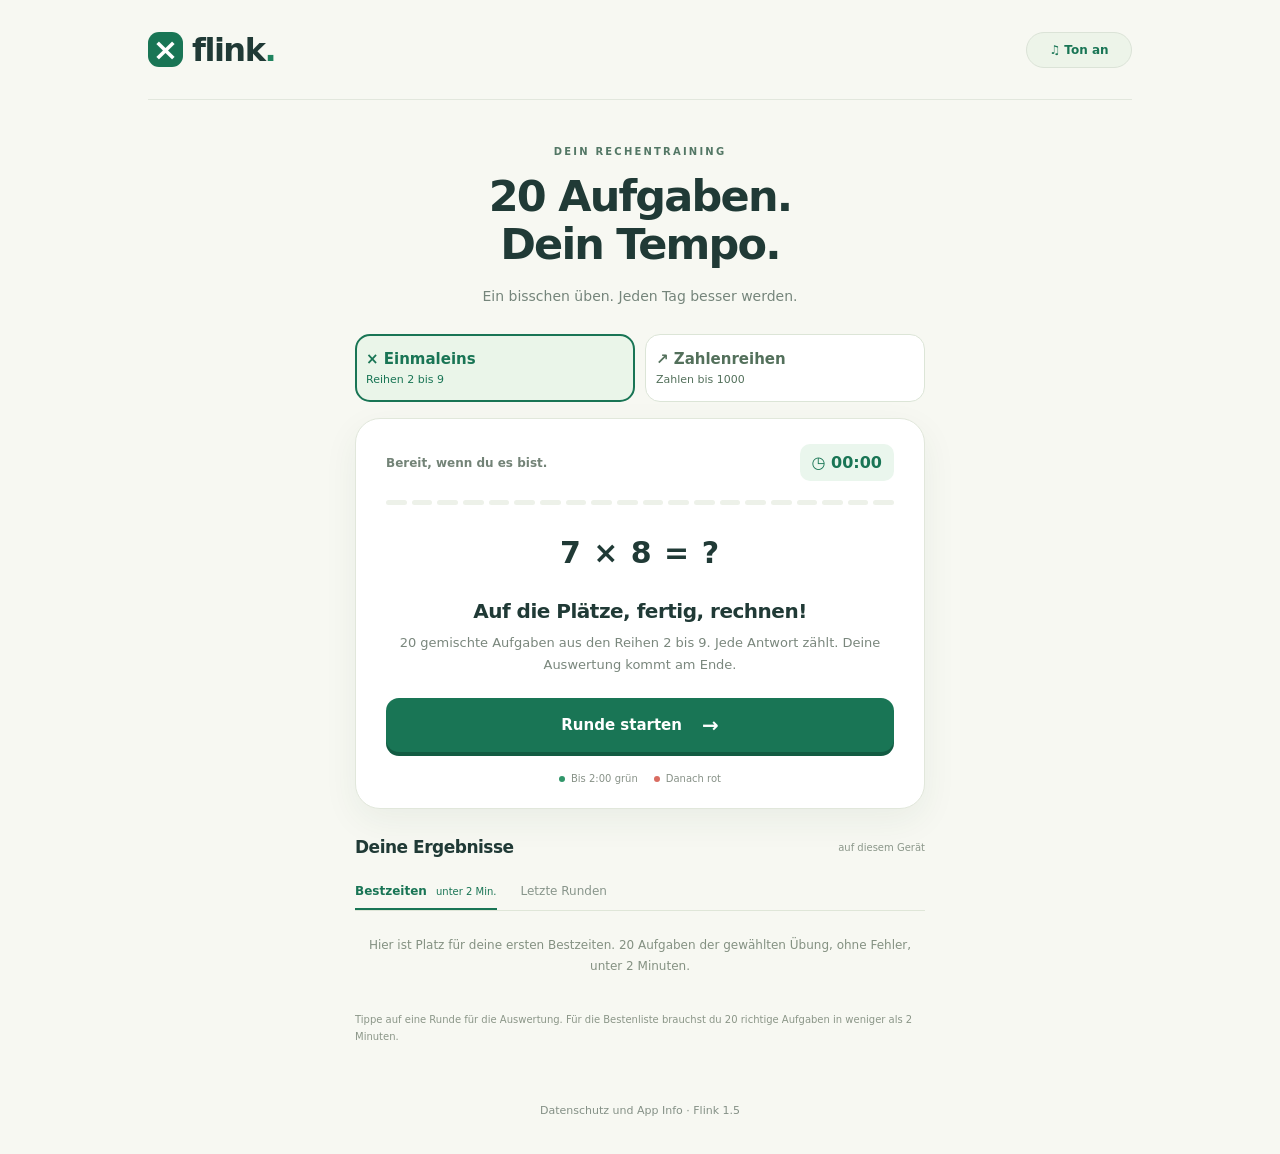
==== commit a3edf4ea: "Match number sequences to worksheets and allow ten minutes per round" ====
--- a/app/src/main/assets/index.html
+++ b/app/src/main/assets/index.html
@@ -1,3 +1,3 @@
 <!doctype html>
 <html lang="de"><head><meta charset="utf-8"><meta name="viewport" content="width=device-width,initial-scale=1"><meta http-equiv="Content-Security-Policy" content="default-src 'none'; script-src 'self'; style-src 'self'; img-src 'self'; connect-src 'none'; media-src 'none'; object-src 'none'; base-uri 'none'; form-action 'none'; frame-src 'none'; worker-src 'none'"><meta name="theme-color" content="#167755"><meta name="description" content="20 Aufgaben. Dein Tempo. Übe Einmaleins und Zahlenreihen bis 1000."><link rel="icon" href="icon.svg"><title>Flink · Dein Rechentraining</title><link rel="stylesheet" href="style.css"></head>
-<body><div class="shell"><header><a class="brand" href="index.html" aria-label="Flink Startseite"><span class="logo">×</span>flink<span class="brand-dot">.</span></a><button id="soundToggle" class="small sound-toggle" type="button" aria-pressed="true">♫ Ton an</button></header><main><div class="intro"><span class="eyebrow">DEIN RECHENTRAINING</span><h1>20 Aufgaben.<br>Dein Tempo.</h1><p>Ein bisschen üben. Jeden Tag besser werden.</p></div><div id="modePicker" class="mode-picker" role="group" aria-label="Übung wählen"><button id="multiplyMode" aria-pressed="true"><strong>× Einmaleins</strong><span>Reihen 2 bis 9</span></button><button id="sequenceMode" aria-pressed="false"><strong>↗ Zahlenreihen</strong><span>Zahlen bis 1000</span></button></div><section class="game" aria-label="Rechentraining"><div class="game-top"><span id="progressLabel">Bereit, wenn du es bist.</span><div id="timer" class="timer" aria-label="Vergangene Zeit">◷ <span id="time">00:00</span></div></div><div id="dots" class="dots" aria-hidden="true"></div><div id="welcome" class="welcome"><div class="math-art" id="mathArt" aria-hidden="true"><span>7</span><i>×</i><span>8</span><b>?</b></div><h2 id="welcomeTitle">Auf die Plätze, fertig, rechnen!</h2><p id="welcomeText">20 gemischte Aufgaben aus den Reihen 2 bis 9.<br>Jede Antwort zählt. Deine Auswertung kommt am Ende.</p><button id="start" class="primary">Runde starten <span>→</span></button><div class="goal"><span class="green-dot"></span> Bis 2:00 grün <span class="red-dot"></span> Danach rot</div></div><div id="playing" hidden><div class="question" id="question" aria-live="polite"></div><div id="sequenceCells" class="sequence-cells" hidden></div><div id="answer" class="answer" role="textbox" aria-label="Deine Antwort" aria-readonly="true" tabindex="0">?</div><div id="feedback" class="feedback" aria-live="polite">Tippe dein Ergebnis ein.</div><div class="keypad" id="keypad"><button data-key="1">1</button><button data-key="2">2</button><button data-key="3">3</button><button data-key="4">4</button><button data-key="5">5</button><button data-key="6">6</button><button data-key="7">7</button><button data-key="8">8</button><button data-key="9">9</button><button data-key="Backspace" aria-label="Letzte Ziffer löschen">⌫</button><button data-key="0">0</button><button data-key="Enter" class="check" aria-label="Antwort prüfen">✓</button></div><button id="cancel" class="text-button">Runde beenden</button></div><div id="finished" class="finished" hidden><div class="finish-icon" aria-hidden="true">✓</div><h2 id="finishTitle"></h2><p id="finishText"></p><div id="summary" class="summary"></div><div class="score-grid" aria-label="Ergebnis"><div><strong id="rightCount">0</strong><span>richtig</span></div><div><strong id="wrongCount">0</strong><span>falsch</span></div><div><strong id="accuracy">0 %</strong><span>Trefferquote</span></div></div><p id="detailScore" hidden></p><p id="reviewSummary"></p><button id="viewResults" class="secondary">Antworten und Fehler ansehen →</button><p id="recordText" class="record-text"></p><button id="again" class="primary">Noch eine Runde <span>↻</span></button></div></section><section class="results"><div class="results-heading"><h2>Deine Ergebnisse</h2><span>auf diesem Gerät</span></div><div class="tabs" role="tablist" aria-label="Ergebnisse"><button id="bestTab" role="tab" aria-selected="true">Bestzeiten <span>unter 2 Min.</span></button><button id="recentTab" role="tab" aria-selected="false">Letzte Runden</button></div><div id="records" role="tabpanel"></div><p class="record-note" id="recordNote">Tippe auf eine Runde, um ihre Auswertung zu öffnen. Bestzeiten zählen nur für die Reihen 2 bis 9: alle 20 richtig und unter 2 Minuten.</p><p id="storageNotice" hidden>Dein Browser erlaubt kein Speichern. Ergebnisse bleiben nur bis zum Schließen erhalten.</p></section><footer><button id="openPrivacy" class="text-button" type="button">Datenschutz und App Info · Flink 1.4</button></footer></main><dialog id="privacyDialog" aria-labelledby="privacyTitle"><h2 id="privacyTitle">Datenschutz und App Info</h2><p>Flink 1.4 funktioniert vollständig offline. Die App hat keine Internetberechtigung und überträgt keine Daten. Sie enthält keine Werbung und keine Analysefunktionen.</p><p>Auf diesem Gerät werden die Toneinstellung und bis zu 500 Runden mit Datum, Rechenzeit, Ergebnissen und einzelnen Antworten gespeichert. Die App fragt keine Namen oder Kontaktdaten ab.</p><p>Die Ergebnisse bleiben lokal in den App Daten. Automatische Sicherungen sind ausgeschaltet. Über „Ergebnisse löschen“, die Android App Einstellungen oder die Deinstallation kannst du die gespeicherten Ergebnisse entfernen.</p><p>Musik und Applaus werden lokal erzeugt. Eine Anmeldung ist nicht nötig.</p><button id="eraseResults" class="secondary" type="button">Gespeicherte Ergebnisse löschen</button><p id="privacyMessage" role="status"></p><button id="closePrivacy" class="primary" type="button">Schließen</button></dialog><dialog id="reviewDialog" aria-labelledby="reviewTitle"><div class="review-header"><h2 id="reviewTitle">Deine Auswertung</h2><button id="closeReview" class="small" aria-label="Auswertung schließen">Schließen ✕</button></div><p id="reviewMode"></p><p id="reviewStats"></p><div id="reviewFilters" class="review-filters" role="group" aria-label="Antworten filtern"><button id="onlyWrong" aria-pressed="true">Nur Fehler</button><button id="allAnswers" aria-pressed="false">Alle 20 Antworten</button></div><p id="reviewLegacy" hidden></p><p id="reviewEmpty" hidden>Alles richtig! Du hast in dieser Runde keinen Fehler gemacht.</p><table id="reviewTable"><thead><tr><th>Aufgabe</th><th>Deine Antwort</th><th>Lösung</th></tr></thead><tbody id="reviewRows"></tbody></table></dialog></div><script src="audio.js"></script><script src="tasks.js"></script><script src="app.js"></script></body></html>
+<body><div class="shell"><header><a class="brand" href="index.html" aria-label="Flink Startseite"><span class="logo">×</span>flink<span class="brand-dot">.</span></a><button id="soundToggle" class="small sound-toggle" type="button" aria-pressed="true">♫ Ton an</button></header><main><div class="intro"><span class="eyebrow">DEIN RECHENTRAINING</span><h1>20 Aufgaben.<br>Dein Tempo.</h1><p>Ein bisschen üben. Jeden Tag besser werden.</p></div><div id="modePicker" class="mode-picker" role="group" aria-label="Übung wählen"><button id="multiplyMode" aria-pressed="true"><strong>× Einmaleins</strong><span>Reihen 2 bis 9</span></button><button id="sequenceMode" aria-pressed="false"><strong>↗ Zahlenreihen</strong><span>Zahlen bis 1000</span></button></div><section class="game" aria-label="Rechentraining"><div class="game-top"><span id="progressLabel">Bereit, wenn du es bist.</span><div id="timer" class="timer" aria-label="Vergangene Zeit">◷ <span id="time">00:00</span></div></div><div id="dots" class="dots" aria-hidden="true"></div><div id="welcome" class="welcome"><div class="math-art" id="mathArt" aria-hidden="true"><span>7</span><i>×</i><span>8</span><b>?</b></div><h2 id="welcomeTitle">Auf die Plätze, fertig, rechnen!</h2><p id="welcomeText">20 gemischte Aufgaben aus den Reihen 2 bis 9.<br>Jede Antwort zählt. Deine Auswertung kommt am Ende.</p><button id="start" class="primary">Runde starten <span>→</span></button><div class="goal"><span class="green-dot"></span> <span id="goalTime">Bis 2:00 grün</span> <span class="red-dot"></span> Danach rot</div></div><div id="playing" hidden><div class="question" id="question" aria-live="polite"></div><div id="sequenceCells" class="sequence-cells" hidden></div><div id="answer" class="answer" role="textbox" aria-label="Deine Antwort" aria-readonly="true" tabindex="0">?</div><div id="feedback" class="feedback" aria-live="polite">Tippe dein Ergebnis ein.</div><div class="keypad" id="keypad"><button data-key="1">1</button><button data-key="2">2</button><button data-key="3">3</button><button data-key="4">4</button><button data-key="5">5</button><button data-key="6">6</button><button data-key="7">7</button><button data-key="8">8</button><button data-key="9">9</button><button data-key="Backspace" aria-label="Letzte Ziffer löschen">⌫</button><button data-key="0">0</button><button data-key="Enter" class="check" aria-label="Antwort prüfen">✓</button></div><button id="cancel" class="text-button">Runde beenden</button></div><div id="finished" class="finished" hidden><div class="finish-icon" aria-hidden="true">✓</div><h2 id="finishTitle"></h2><p id="finishText"></p><div id="summary" class="summary"></div><div class="score-grid" aria-label="Ergebnis"><div><strong id="rightCount">0</strong><span>richtig</span></div><div><strong id="wrongCount">0</strong><span>falsch</span></div><div><strong id="accuracy">0 %</strong><span>Trefferquote</span></div></div><p id="detailScore" hidden></p><p id="reviewSummary"></p><button id="viewResults" class="secondary">Antworten und Fehler ansehen →</button><p id="recordText" class="record-text"></p><button id="again" class="primary">Noch eine Runde <span>↻</span></button></div></section><section class="results"><div class="results-heading"><h2>Deine Ergebnisse</h2><span>auf diesem Gerät</span></div><div class="tabs" role="tablist" aria-label="Ergebnisse"><button id="bestTab" role="tab" aria-selected="true">Bestzeiten <span id="bestTimeLimit">unter 2 Min.</span></button><button id="recentTab" role="tab" aria-selected="false">Letzte Runden</button></div><div id="records" role="tabpanel"></div><p class="record-note" id="recordNote">Tippe auf eine Runde, um ihre Auswertung zu öffnen. Bestzeiten zählen nur für die Reihen 2 bis 9: alle 20 richtig und unter 2 Minuten.</p><p id="storageNotice" hidden>Dein Browser erlaubt kein Speichern. Ergebnisse bleiben nur bis zum Schließen erhalten.</p></section><footer><button id="openPrivacy" class="text-button" type="button">Datenschutz und App Info · Flink 1.5</button></footer></main><dialog id="privacyDialog" aria-labelledby="privacyTitle"><h2 id="privacyTitle">Datenschutz und App Info</h2><p>Flink 1.5 funktioniert vollständig offline. Die App hat keine Internetberechtigung und überträgt keine Daten. Sie enthält keine Werbung und keine Analysefunktionen.</p><p>Auf diesem Gerät werden die Toneinstellung und bis zu 500 Runden mit Datum, Rechenzeit, Ergebnissen und einzelnen Antworten gespeichert. Die App fragt keine Namen oder Kontaktdaten ab.</p><p>Die Ergebnisse bleiben lokal in den App Daten. Automatische Sicherungen sind ausgeschaltet. Über „Ergebnisse löschen“, die Android App Einstellungen oder die Deinstallation kannst du die gespeicherten Ergebnisse entfernen.</p><p>Musik und Applaus werden lokal erzeugt. Eine Anmeldung ist nicht nötig.</p><button id="eraseResults" class="secondary" type="button">Gespeicherte Ergebnisse löschen</button><p id="privacyMessage" role="status"></p><button id="closePrivacy" class="primary" type="button">Schließen</button></dialog><dialog id="reviewDialog" aria-labelledby="reviewTitle"><div class="review-header"><h2 id="reviewTitle">Deine Auswertung</h2><button id="closeReview" class="small" aria-label="Auswertung schließen">Schließen ✕</button></div><p id="reviewMode"></p><p id="reviewStats"></p><div id="reviewFilters" class="review-filters" role="group" aria-label="Antworten filtern"><button id="onlyWrong" aria-pressed="true">Nur Fehler</button><button id="allAnswers" aria-pressed="false">Alle 20 Antworten</button></div><p id="reviewLegacy" hidden></p><p id="reviewEmpty" hidden>Alles richtig! Du hast in dieser Runde keinen Fehler gemacht.</p><table id="reviewTable"><thead><tr><th>Aufgabe</th><th>Deine Antwort</th><th>Lösung</th></tr></thead><tbody id="reviewRows"></tbody></table></dialog></div><script src="audio.js"></script><script src="tasks.js"></script><script src="app.js"></script></body></html>
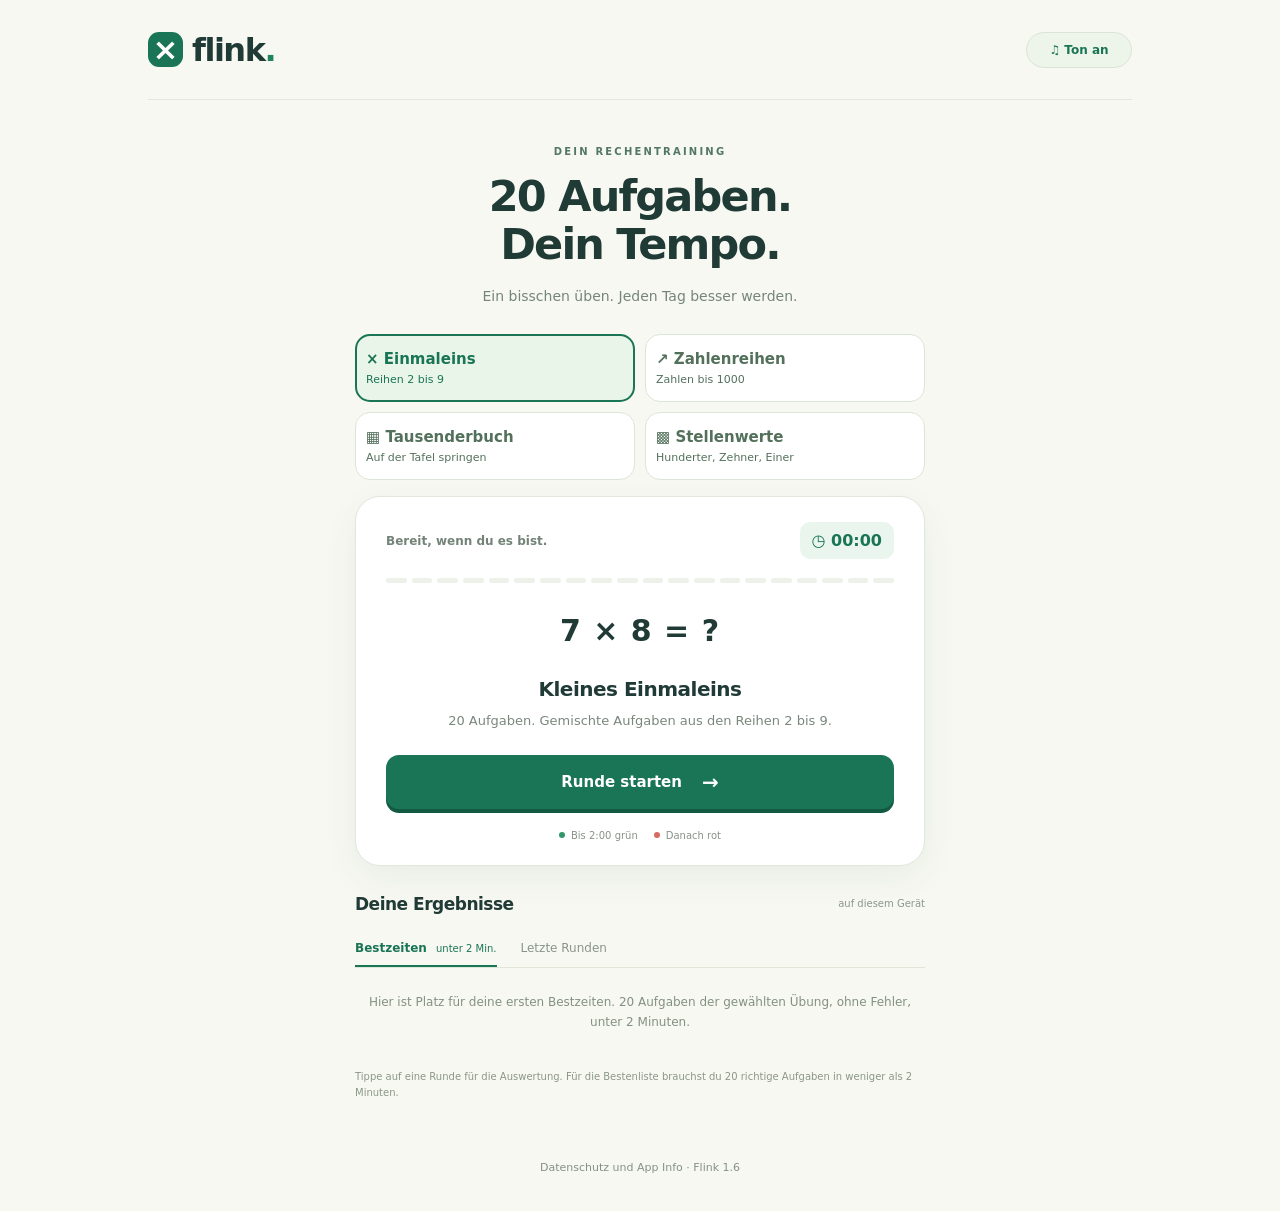
==== commit 2ee0060f: "Add Tausenderbuch and place value practice with ten-task rounds" ====
--- a/app/src/main/assets/index.html
+++ b/app/src/main/assets/index.html
@@ -1,3 +1,3 @@
 <!doctype html>
 <html lang="de"><head><meta charset="utf-8"><meta name="viewport" content="width=device-width,initial-scale=1"><meta http-equiv="Content-Security-Policy" content="default-src 'none'; script-src 'self'; style-src 'self'; img-src 'self'; connect-src 'none'; media-src 'none'; object-src 'none'; base-uri 'none'; form-action 'none'; frame-src 'none'; worker-src 'none'"><meta name="theme-color" content="#167755"><meta name="description" content="20 Aufgaben. Dein Tempo. Übe Einmaleins und Zahlenreihen bis 1000."><link rel="icon" href="icon.svg"><title>Flink · Dein Rechentraining</title><link rel="stylesheet" href="style.css"></head>
-<body><div class="shell"><header><a class="brand" href="index.html" aria-label="Flink Startseite"><span class="logo">×</span>flink<span class="brand-dot">.</span></a><button id="soundToggle" class="small sound-toggle" type="button" aria-pressed="true">♫ Ton an</button></header><main><div class="intro"><span class="eyebrow">DEIN RECHENTRAINING</span><h1>20 Aufgaben.<br>Dein Tempo.</h1><p>Ein bisschen üben. Jeden Tag besser werden.</p></div><div id="modePicker" class="mode-picker" role="group" aria-label="Übung wählen"><button id="multiplyMode" aria-pressed="true"><strong>× Einmaleins</strong><span>Reihen 2 bis 9</span></button><button id="sequenceMode" aria-pressed="false"><strong>↗ Zahlenreihen</strong><span>Zahlen bis 1000</span></button></div><section class="game" aria-label="Rechentraining"><div class="game-top"><span id="progressLabel">Bereit, wenn du es bist.</span><div id="timer" class="timer" aria-label="Vergangene Zeit">◷ <span id="time">00:00</span></div></div><div id="dots" class="dots" aria-hidden="true"></div><div id="welcome" class="welcome"><div class="math-art" id="mathArt" aria-hidden="true"><span>7</span><i>×</i><span>8</span><b>?</b></div><h2 id="welcomeTitle">Auf die Plätze, fertig, rechnen!</h2><p id="welcomeText">20 gemischte Aufgaben aus den Reihen 2 bis 9.<br>Jede Antwort zählt. Deine Auswertung kommt am Ende.</p><button id="start" class="primary">Runde starten <span>→</span></button><div class="goal"><span class="green-dot"></span> <span id="goalTime">Bis 2:00 grün</span> <span class="red-dot"></span> Danach rot</div></div><div id="playing" hidden><div class="question" id="question" aria-live="polite"></div><div id="sequenceCells" class="sequence-cells" hidden></div><div id="answer" class="answer" role="textbox" aria-label="Deine Antwort" aria-readonly="true" tabindex="0">?</div><div id="feedback" class="feedback" aria-live="polite">Tippe dein Ergebnis ein.</div><div class="keypad" id="keypad"><button data-key="1">1</button><button data-key="2">2</button><button data-key="3">3</button><button data-key="4">4</button><button data-key="5">5</button><button data-key="6">6</button><button data-key="7">7</button><button data-key="8">8</button><button data-key="9">9</button><button data-key="Backspace" aria-label="Letzte Ziffer löschen">⌫</button><button data-key="0">0</button><button data-key="Enter" class="check" aria-label="Antwort prüfen">✓</button></div><button id="cancel" class="text-button">Runde beenden</button></div><div id="finished" class="finished" hidden><div class="finish-icon" aria-hidden="true">✓</div><h2 id="finishTitle"></h2><p id="finishText"></p><div id="summary" class="summary"></div><div class="score-grid" aria-label="Ergebnis"><div><strong id="rightCount">0</strong><span>richtig</span></div><div><strong id="wrongCount">0</strong><span>falsch</span></div><div><strong id="accuracy">0 %</strong><span>Trefferquote</span></div></div><p id="detailScore" hidden></p><p id="reviewSummary"></p><button id="viewResults" class="secondary">Antworten und Fehler ansehen →</button><p id="recordText" class="record-text"></p><button id="again" class="primary">Noch eine Runde <span>↻</span></button></div></section><section class="results"><div class="results-heading"><h2>Deine Ergebnisse</h2><span>auf diesem Gerät</span></div><div class="tabs" role="tablist" aria-label="Ergebnisse"><button id="bestTab" role="tab" aria-selected="true">Bestzeiten <span id="bestTimeLimit">unter 2 Min.</span></button><button id="recentTab" role="tab" aria-selected="false">Letzte Runden</button></div><div id="records" role="tabpanel"></div><p class="record-note" id="recordNote">Tippe auf eine Runde, um ihre Auswertung zu öffnen. Bestzeiten zählen nur für die Reihen 2 bis 9: alle 20 richtig und unter 2 Minuten.</p><p id="storageNotice" hidden>Dein Browser erlaubt kein Speichern. Ergebnisse bleiben nur bis zum Schließen erhalten.</p></section><footer><button id="openPrivacy" class="text-button" type="button">Datenschutz und App Info · Flink 1.5</button></footer></main><dialog id="privacyDialog" aria-labelledby="privacyTitle"><h2 id="privacyTitle">Datenschutz und App Info</h2><p>Flink 1.5 funktioniert vollständig offline. Die App hat keine Internetberechtigung und überträgt keine Daten. Sie enthält keine Werbung und keine Analysefunktionen.</p><p>Auf diesem Gerät werden die Toneinstellung und bis zu 500 Runden mit Datum, Rechenzeit, Ergebnissen und einzelnen Antworten gespeichert. Die App fragt keine Namen oder Kontaktdaten ab.</p><p>Die Ergebnisse bleiben lokal in den App Daten. Automatische Sicherungen sind ausgeschaltet. Über „Ergebnisse löschen“, die Android App Einstellungen oder die Deinstallation kannst du die gespeicherten Ergebnisse entfernen.</p><p>Musik und Applaus werden lokal erzeugt. Eine Anmeldung ist nicht nötig.</p><button id="eraseResults" class="secondary" type="button">Gespeicherte Ergebnisse löschen</button><p id="privacyMessage" role="status"></p><button id="closePrivacy" class="primary" type="button">Schließen</button></dialog><dialog id="reviewDialog" aria-labelledby="reviewTitle"><div class="review-header"><h2 id="reviewTitle">Deine Auswertung</h2><button id="closeReview" class="small" aria-label="Auswertung schließen">Schließen ✕</button></div><p id="reviewMode"></p><p id="reviewStats"></p><div id="reviewFilters" class="review-filters" role="group" aria-label="Antworten filtern"><button id="onlyWrong" aria-pressed="true">Nur Fehler</button><button id="allAnswers" aria-pressed="false">Alle 20 Antworten</button></div><p id="reviewLegacy" hidden></p><p id="reviewEmpty" hidden>Alles richtig! Du hast in dieser Runde keinen Fehler gemacht.</p><table id="reviewTable"><thead><tr><th>Aufgabe</th><th>Deine Antwort</th><th>Lösung</th></tr></thead><tbody id="reviewRows"></tbody></table></dialog></div><script src="audio.js"></script><script src="tasks.js"></script><script src="app.js"></script></body></html>
+<body><div class="shell"><header><a class="brand" href="index.html" aria-label="Flink Startseite"><span class="logo">×</span>flink<span class="brand-dot">.</span></a><button id="soundToggle" class="small sound-toggle" type="button" aria-pressed="true">♫ Ton an</button></header><main><div class="intro"><span class="eyebrow">DEIN RECHENTRAINING</span><h1>20 Aufgaben.<br>Dein Tempo.</h1><p>Ein bisschen üben. Jeden Tag besser werden.</p></div><div id="modePicker" class="mode-picker" role="group" aria-label="Übung wählen"><button id="multiplyMode" aria-pressed="true"><strong>× Einmaleins</strong><span>Reihen 2 bis 9</span></button><button id="sequenceMode" aria-pressed="false"><strong>↗ Zahlenreihen</strong><span>Zahlen bis 1000</span></button><button id="bookMode" aria-pressed="false"><strong>▦ Tausenderbuch</strong><span>Auf der Tafel springen</span></button><button id="placeMode" aria-pressed="false"><strong>▩ Stellenwerte</strong><span>Hunderter, Zehner, Einer</span></button></div><section class="game" aria-label="Rechentraining"><div class="game-top"><span id="progressLabel">Bereit, wenn du es bist.</span><div id="timer" class="timer" aria-label="Vergangene Zeit">◷ <span id="time">00:00</span></div></div><div id="dots" class="dots" aria-hidden="true"></div><div id="welcome" class="welcome"><div class="math-art" id="mathArt" aria-hidden="true"><span>7</span><i>×</i><span>8</span><b>?</b></div><h2 id="welcomeTitle">Auf die Plätze, fertig, rechnen!</h2><p id="welcomeText">20 gemischte Aufgaben aus den Reihen 2 bis 9.<br>Jede Antwort zählt. Deine Auswertung kommt am Ende.</p><button id="start" class="primary">Runde starten <span>→</span></button><div class="goal"><span class="green-dot"></span> <span id="goalTime">Bis 2:00 grün</span> <span class="red-dot"></span> Danach rot</div></div><div id="playing" hidden><div class="question" id="question" aria-live="polite"></div><div id="sequenceCells" class="sequence-cells" hidden></div><div id="bookPanel" hidden><p id="bookHint" class="practice-hint"></p><div id="bookGrid" class="book-grid" aria-label="Hundertertafel"></div></div><div id="placePanel" hidden><p class="practice-hint">Großes Quadrat = 100 · Stange = 10 · kleines Quadrat = 1</p><div id="placeGroups" class="place-groups"></div><p id="placeHint" class="practice-hint" aria-live="polite"></p><button id="submitPlace" class="primary" type="button" hidden>Weiter ✓</button></div><div id="answer" class="answer" role="textbox" aria-label="Deine Antwort" aria-readonly="true" tabindex="0">?</div><div id="feedback" class="feedback" aria-live="polite">Tippe dein Ergebnis ein.</div><div class="keypad" id="keypad"><button data-key="1">1</button><button data-key="2">2</button><button data-key="3">3</button><button data-key="4">4</button><button data-key="5">5</button><button data-key="6">6</button><button data-key="7">7</button><button data-key="8">8</button><button data-key="9">9</button><button data-key="Backspace" aria-label="Letzte Ziffer löschen">⌫</button><button data-key="0">0</button><button data-key="Enter" class="check" aria-label="Antwort prüfen">✓</button></div><button id="cancel" class="text-button">Runde beenden</button></div><div id="finished" class="finished" hidden><div class="finish-icon" aria-hidden="true">✓</div><h2 id="finishTitle"></h2><p id="finishText"></p><div id="summary" class="summary"></div><div class="score-grid" aria-label="Ergebnis"><div><strong id="rightCount">0</strong><span>richtig</span></div><div><strong id="wrongCount">0</strong><span>falsch</span></div><div><strong id="accuracy">0 %</strong><span>Trefferquote</span></div></div><p id="detailScore" hidden></p><p id="reviewSummary"></p><button id="viewResults" class="secondary">Antworten und Fehler ansehen →</button><p id="recordText" class="record-text"></p><button id="again" class="primary">Noch eine Runde <span>↻</span></button></div></section><section class="results"><div class="results-heading"><h2>Deine Ergebnisse</h2><span>auf diesem Gerät</span></div><div class="tabs" role="tablist" aria-label="Ergebnisse"><button id="bestTab" role="tab" aria-selected="true">Bestzeiten <span id="bestTimeLimit">unter 2 Min.</span></button><button id="recentTab" role="tab" aria-selected="false">Letzte Runden</button></div><div id="records" role="tabpanel"></div><p class="record-note" id="recordNote">Tippe auf eine Runde, um ihre Auswertung zu öffnen. Bestzeiten zählen nur für die Reihen 2 bis 9: alle 20 richtig und unter 2 Minuten.</p><p id="storageNotice" hidden>Dein Browser erlaubt kein Speichern. Ergebnisse bleiben nur bis zum Schließen erhalten.</p></section><footer><button id="openPrivacy" class="text-button" type="button">Datenschutz und App Info · Flink 1.6</button></footer></main><dialog id="privacyDialog" aria-labelledby="privacyTitle"><h2 id="privacyTitle">Datenschutz und App Info</h2><p>Flink 1.6 funktioniert vollständig offline. Die App hat keine Internetberechtigung und überträgt keine Daten. Sie enthält keine Werbung und keine Analysefunktionen.</p><p>Auf diesem Gerät werden die Toneinstellung und bis zu 500 Runden mit Datum, Rechenzeit, Ergebnissen und einzelnen Antworten gespeichert. Die App fragt keine Namen oder Kontaktdaten ab.</p><p>Die Ergebnisse bleiben lokal in den App Daten. Automatische Sicherungen sind ausgeschaltet. Über „Ergebnisse löschen“, die Android App Einstellungen oder die Deinstallation kannst du die gespeicherten Ergebnisse entfernen.</p><p>Musik und Applaus werden lokal erzeugt. Eine Anmeldung ist nicht nötig.</p><button id="eraseResults" class="secondary" type="button">Gespeicherte Ergebnisse löschen</button><p id="privacyMessage" role="status"></p><button id="closePrivacy" class="primary" type="button">Schließen</button></dialog><dialog id="reviewDialog" aria-labelledby="reviewTitle"><div class="review-header"><h2 id="reviewTitle">Deine Auswertung</h2><button id="closeReview" class="small" aria-label="Auswertung schließen">Schließen ✕</button></div><p id="reviewMode"></p><p id="reviewStats"></p><div id="reviewFilters" class="review-filters" role="group" aria-label="Antworten filtern"><button id="onlyWrong" aria-pressed="true">Nur Fehler</button><button id="allAnswers" aria-pressed="false">Alle 20 Antworten</button></div><p id="reviewLegacy" hidden></p><p id="reviewEmpty" hidden>Alles richtig! Du hast in dieser Runde keinen Fehler gemacht.</p><table id="reviewTable"><thead><tr><th>Aufgabe</th><th>Deine Antwort</th><th>Lösung</th></tr></thead><tbody id="reviewRows"></tbody></table></dialog></div><script src="audio.js"></script><script src="tasks.js"></script><script src="app.js"></script></body></html>
--- a/app/src/main/assets/style.css
+++ b/app/src/main/assets/style.css
@@ -10,3 +10,21 @@
 
 
 .mode-picker{display:grid;grid-template-columns:1fr 1fr;gap:10px;margin:0 0 16px}.mode-picker button{padding:15px 10px;text-align:left;border:1px solid #dce5d7;border-radius:15px;background:#fff;color:#53705b}.mode-picker button[aria-pressed=true]{background:#eaf5e9;border:2px solid #197555;padding:14px 9px;color:#197555}.mode-picker strong{display:block;font-size:15px}.mode-picker span{display:block;font-size:11px;margin-top:5px}.math-art{font-size:30px;font-weight:750;letter-spacing:1px}.sequence-title{font-size:20px;line-height:1.4;letter-spacing:-.3px;padding:22px 0}.sequence-cells{display:grid;grid-template-columns:repeat(5,minmax(0,1fr));gap:7px;margin:3px 0 12px;position:relative;padding:12px 0}.sequence-cells:before{content:'';height:2px;position:absolute;left:10px;right:10px;top:50%;background:#bdd0bc}.sequence-cells.midpoint{grid-template-columns:repeat(3,minmax(0,1fr))}.sequence-cell{position:relative;display:grid;place-items:center;min-width:0;min-height:56px;padding:8px 2px;border:2px solid #d3dfce;border-radius:11px;background:#f4f8ef;color:#203a36;font-size:22px;font-weight:750;font-variant-numeric:tabular-nums}.sequence-cell.given{background:#fff;border-color:#e1e7dc;color:#6c7d6c}.sequence-cell.active{border-color:#197555;background:#e8f4e5;box-shadow:0 0 0 3px #19755518}#detailScore{font-size:12px;color:#53705b}#reviewMode{font-size:12px;color:#197555}#reviewTable td:first-child{max-width:170px;overflow-wrap:anywhere;font-size:12px}#reviewTable td{font-size:13px}#reviewTable th{font-size:10px}@media(max-width:370px){.sequence-cells{gap:4px}.sequence-cell{font-size:18px;min-height:50px}.game{padding:16px}.sequence-title{font-size:18px}.mode-picker strong{font-size:13px}}body:has(#playing:not([hidden])) .intro{display:none}body:has(#playing:not([hidden])) main{margin-top:18px}
+
+.book-grid {display:grid;grid-template-columns:repeat(10,minmax(0,1fr));gap:2px;margin:0 auto 10px;max-width:460px}
+.book-grid span {display:grid;place-items:center;min-height:22px;padding:2px 0;background:#edf3ec;border-radius:4px;font-size:clamp(9px,2.8vw,14px);font-variant-numeric:tabular-nums}
+.book-grid .book-start {background:#176e53;color:white;font-weight:800}
+.book-grid .book-end {background:#ffd275;color:#493000;font-weight:800}
+.practice-hint {font-size:.82rem;text-align:center;color:#475e50;margin:6px 0 12px}
+.practice-hint:empty {display:none}
+.place-groups {display:grid;grid-template-columns:repeat(3,minmax(0,1fr));gap:6px;margin:10px auto}
+.place-group {text-align:center;padding:7px 3px;border-radius:8px;background:#f1f5f0;--shape:#a82125;--w:26px;--h:26px}
+.place-group strong {display:block;font-size:.75rem;margin-bottom:5px}
+.place-1 {--shape:#195eae;--w:8px;--h:26px}
+.place-2 {--shape:#217343;--w:11px;--h:11px}
+.place-shapes {display:grid;grid-template-columns:repeat(3,minmax(0,1fr));gap:3px;align-items:center;justify-items:center}
+.place-shape {display:grid;place-items:center;min-height:30px;width:100%;padding:0;background:none;border:0;box-shadow:none}
+.place-shape::after {content:'';width:min(var(--w),100%);height:var(--h);background:var(--shape);border-radius:2px}
+.place-shape[aria-pressed="false"]::after {opacity:.22}
+.place-clear {font:inherit;font-size:.8rem;border:1px solid #809487;background:white;color:#213a2d;border-radius:5px;min-height:26px;min-width:35px;margin-bottom:4px}
+#submitPlace {margin:12px auto 0}
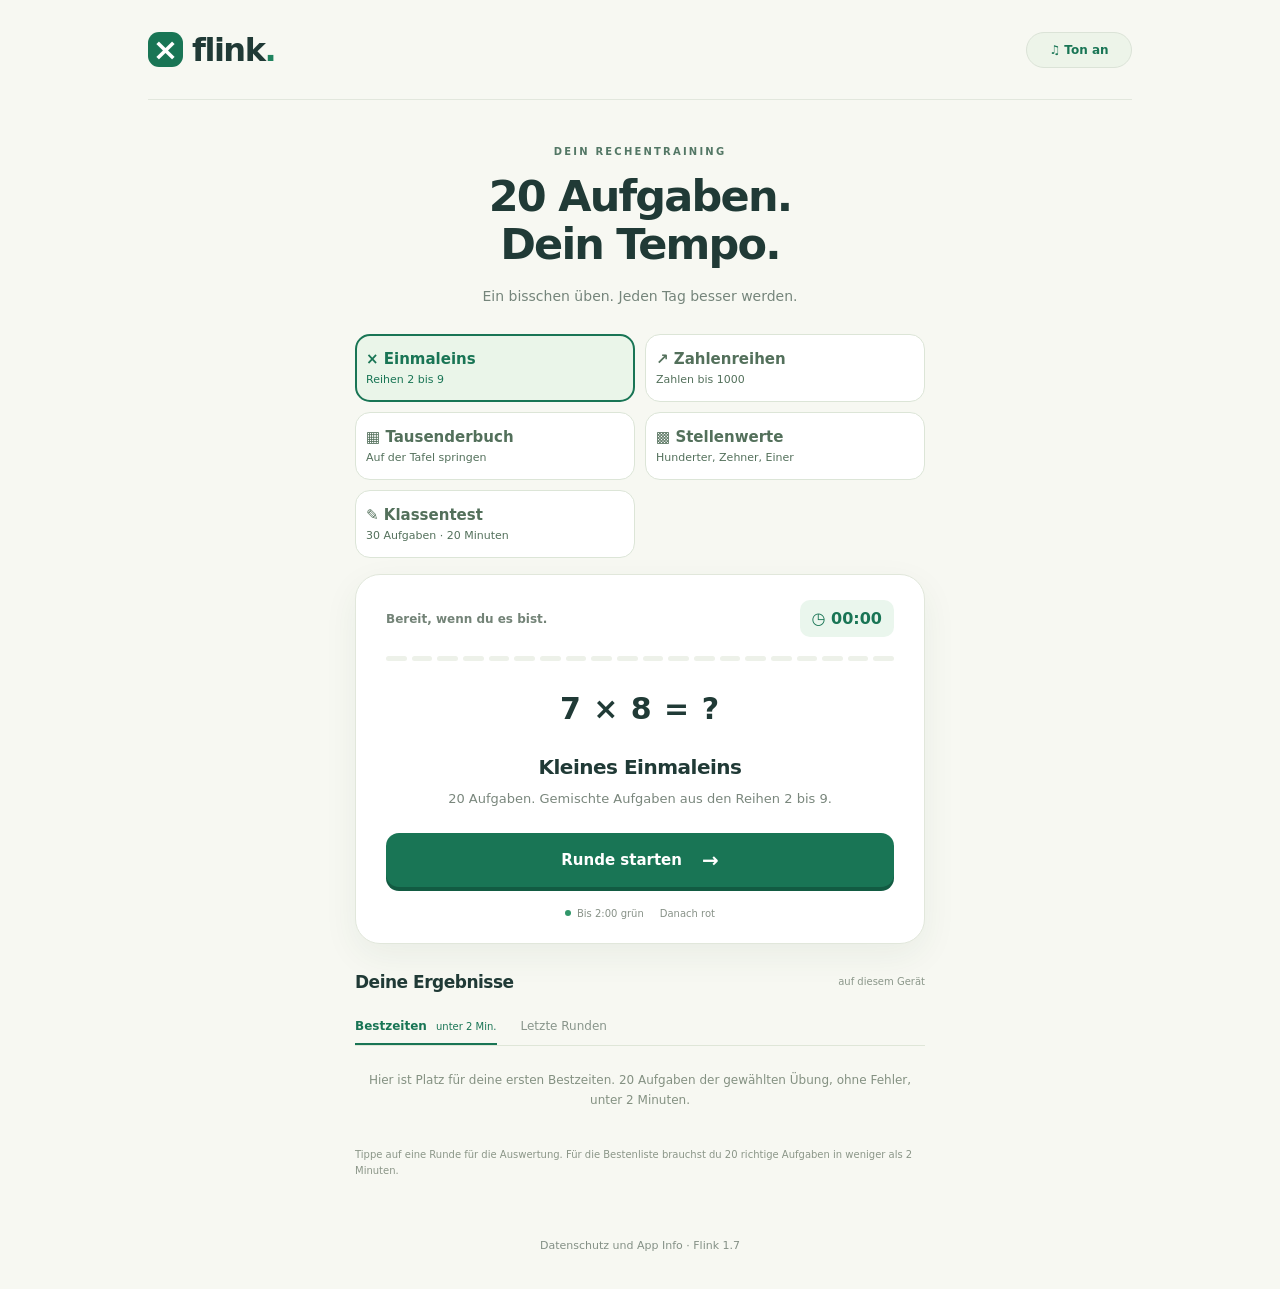
==== commit ee2df77c: "Add multi-step number-grid routes and timed graded class test" ====
--- a/app/src/main/assets/index.html
+++ b/app/src/main/assets/index.html
@@ -1,3 +1,3 @@
 <!doctype html>
 <html lang="de"><head><meta charset="utf-8"><meta name="viewport" content="width=device-width,initial-scale=1"><meta http-equiv="Content-Security-Policy" content="default-src 'none'; script-src 'self'; style-src 'self'; img-src 'self'; connect-src 'none'; media-src 'none'; object-src 'none'; base-uri 'none'; form-action 'none'; frame-src 'none'; worker-src 'none'"><meta name="theme-color" content="#167755"><meta name="description" content="20 Aufgaben. Dein Tempo. Übe Einmaleins und Zahlenreihen bis 1000."><link rel="icon" href="icon.svg"><title>Flink · Dein Rechentraining</title><link rel="stylesheet" href="style.css"></head>
-<body><div class="shell"><header><a class="brand" href="index.html" aria-label="Flink Startseite"><span class="logo">×</span>flink<span class="brand-dot">.</span></a><button id="soundToggle" class="small sound-toggle" type="button" aria-pressed="true">♫ Ton an</button></header><main><div class="intro"><span class="eyebrow">DEIN RECHENTRAINING</span><h1>20 Aufgaben.<br>Dein Tempo.</h1><p>Ein bisschen üben. Jeden Tag besser werden.</p></div><div id="modePicker" class="mode-picker" role="group" aria-label="Übung wählen"><button id="multiplyMode" aria-pressed="true"><strong>× Einmaleins</strong><span>Reihen 2 bis 9</span></button><button id="sequenceMode" aria-pressed="false"><strong>↗ Zahlenreihen</strong><span>Zahlen bis 1000</span></button><button id="bookMode" aria-pressed="false"><strong>▦ Tausenderbuch</strong><span>Auf der Tafel springen</span></button><button id="placeMode" aria-pressed="false"><strong>▩ Stellenwerte</strong><span>Hunderter, Zehner, Einer</span></button></div><section class="game" aria-label="Rechentraining"><div class="game-top"><span id="progressLabel">Bereit, wenn du es bist.</span><div id="timer" class="timer" aria-label="Vergangene Zeit">◷ <span id="time">00:00</span></div></div><div id="dots" class="dots" aria-hidden="true"></div><div id="welcome" class="welcome"><div class="math-art" id="mathArt" aria-hidden="true"><span>7</span><i>×</i><span>8</span><b>?</b></div><h2 id="welcomeTitle">Auf die Plätze, fertig, rechnen!</h2><p id="welcomeText">20 gemischte Aufgaben aus den Reihen 2 bis 9.<br>Jede Antwort zählt. Deine Auswertung kommt am Ende.</p><button id="start" class="primary">Runde starten <span>→</span></button><div class="goal"><span class="green-dot"></span> <span id="goalTime">Bis 2:00 grün</span> <span class="red-dot"></span> Danach rot</div></div><div id="playing" hidden><div class="question" id="question" aria-live="polite"></div><div id="sequenceCells" class="sequence-cells" hidden></div><div id="bookPanel" hidden><p id="bookHint" class="practice-hint"></p><div id="bookGrid" class="book-grid" aria-label="Hundertertafel"></div></div><div id="placePanel" hidden><p class="practice-hint">Großes Quadrat = 100 · Stange = 10 · kleines Quadrat = 1</p><div id="placeGroups" class="place-groups"></div><p id="placeHint" class="practice-hint" aria-live="polite"></p><button id="submitPlace" class="primary" type="button" hidden>Weiter ✓</button></div><div id="answer" class="answer" role="textbox" aria-label="Deine Antwort" aria-readonly="true" tabindex="0">?</div><div id="feedback" class="feedback" aria-live="polite">Tippe dein Ergebnis ein.</div><div class="keypad" id="keypad"><button data-key="1">1</button><button data-key="2">2</button><button data-key="3">3</button><button data-key="4">4</button><button data-key="5">5</button><button data-key="6">6</button><button data-key="7">7</button><button data-key="8">8</button><button data-key="9">9</button><button data-key="Backspace" aria-label="Letzte Ziffer löschen">⌫</button><button data-key="0">0</button><button data-key="Enter" class="check" aria-label="Antwort prüfen">✓</button></div><button id="cancel" class="text-button">Runde beenden</button></div><div id="finished" class="finished" hidden><div class="finish-icon" aria-hidden="true">✓</div><h2 id="finishTitle"></h2><p id="finishText"></p><div id="summary" class="summary"></div><div class="score-grid" aria-label="Ergebnis"><div><strong id="rightCount">0</strong><span>richtig</span></div><div><strong id="wrongCount">0</strong><span>falsch</span></div><div><strong id="accuracy">0 %</strong><span>Trefferquote</span></div></div><p id="detailScore" hidden></p><p id="reviewSummary"></p><button id="viewResults" class="secondary">Antworten und Fehler ansehen →</button><p id="recordText" class="record-text"></p><button id="again" class="primary">Noch eine Runde <span>↻</span></button></div></section><section class="results"><div class="results-heading"><h2>Deine Ergebnisse</h2><span>auf diesem Gerät</span></div><div class="tabs" role="tablist" aria-label="Ergebnisse"><button id="bestTab" role="tab" aria-selected="true">Bestzeiten <span id="bestTimeLimit">unter 2 Min.</span></button><button id="recentTab" role="tab" aria-selected="false">Letzte Runden</button></div><div id="records" role="tabpanel"></div><p class="record-note" id="recordNote">Tippe auf eine Runde, um ihre Auswertung zu öffnen. Bestzeiten zählen nur für die Reihen 2 bis 9: alle 20 richtig und unter 2 Minuten.</p><p id="storageNotice" hidden>Dein Browser erlaubt kein Speichern. Ergebnisse bleiben nur bis zum Schließen erhalten.</p></section><footer><button id="openPrivacy" class="text-button" type="button">Datenschutz und App Info · Flink 1.6</button></footer></main><dialog id="privacyDialog" aria-labelledby="privacyTitle"><h2 id="privacyTitle">Datenschutz und App Info</h2><p>Flink 1.6 funktioniert vollständig offline. Die App hat keine Internetberechtigung und überträgt keine Daten. Sie enthält keine Werbung und keine Analysefunktionen.</p><p>Auf diesem Gerät werden die Toneinstellung und bis zu 500 Runden mit Datum, Rechenzeit, Ergebnissen und einzelnen Antworten gespeichert. Die App fragt keine Namen oder Kontaktdaten ab.</p><p>Die Ergebnisse bleiben lokal in den App Daten. Automatische Sicherungen sind ausgeschaltet. Über „Ergebnisse löschen“, die Android App Einstellungen oder die Deinstallation kannst du die gespeicherten Ergebnisse entfernen.</p><p>Musik und Applaus werden lokal erzeugt. Eine Anmeldung ist nicht nötig.</p><button id="eraseResults" class="secondary" type="button">Gespeicherte Ergebnisse löschen</button><p id="privacyMessage" role="status"></p><button id="closePrivacy" class="primary" type="button">Schließen</button></dialog><dialog id="reviewDialog" aria-labelledby="reviewTitle"><div class="review-header"><h2 id="reviewTitle">Deine Auswertung</h2><button id="closeReview" class="small" aria-label="Auswertung schließen">Schließen ✕</button></div><p id="reviewMode"></p><p id="reviewStats"></p><div id="reviewFilters" class="review-filters" role="group" aria-label="Antworten filtern"><button id="onlyWrong" aria-pressed="true">Nur Fehler</button><button id="allAnswers" aria-pressed="false">Alle 20 Antworten</button></div><p id="reviewLegacy" hidden></p><p id="reviewEmpty" hidden>Alles richtig! Du hast in dieser Runde keinen Fehler gemacht.</p><table id="reviewTable"><thead><tr><th>Aufgabe</th><th>Deine Antwort</th><th>Lösung</th></tr></thead><tbody id="reviewRows"></tbody></table></dialog></div><script src="audio.js"></script><script src="tasks.js"></script><script src="app.js"></script></body></html>
+<body><div class="shell"><header><a class="brand" href="index.html" aria-label="Flink Startseite"><span class="logo">×</span>flink<span class="brand-dot">.</span></a><button id="soundToggle" class="small sound-toggle" type="button" aria-pressed="true">♫ Ton an</button></header><main><div class="intro"><span class="eyebrow">DEIN RECHENTRAINING</span><h1><span id="headlineCount">20 Aufgaben.</span><br>Dein Tempo.</h1><p>Ein bisschen üben. Jeden Tag besser werden.</p></div><div id="modePicker" class="mode-picker" role="group" aria-label="Übung wählen"><button id="multiplyMode" aria-pressed="true"><strong>× Einmaleins</strong><span>Reihen 2 bis 9</span></button><button id="sequenceMode" aria-pressed="false"><strong>↗ Zahlenreihen</strong><span>Zahlen bis 1000</span></button><button id="bookMode" aria-pressed="false"><strong>▦ Tausenderbuch</strong><span>Auf der Tafel springen</span></button><button id="placeMode" aria-pressed="false"><strong>▩ Stellenwerte</strong><span>Hunderter, Zehner, Einer</span></button><button id="examMode" aria-pressed="false"><strong>✎ Klassentest</strong><span>30 Aufgaben · 20 Minuten</span></button></div><section class="game" aria-label="Rechentraining"><div class="game-top"><span id="progressLabel">Bereit, wenn du es bist.</span><div id="timer" class="timer" aria-label="Vergangene Zeit">◷ <span id="time">00:00</span></div></div><div id="dots" class="dots" aria-hidden="true"></div><div id="welcome" class="welcome"><div class="math-art" id="mathArt" aria-hidden="true"><span>7</span><i>×</i><span>8</span><b>?</b></div><h2 id="welcomeTitle">Auf die Plätze, fertig, rechnen!</h2><p id="welcomeText">20 gemischte Aufgaben aus den Reihen 2 bis 9.<br>Jede Antwort zählt. Deine Auswertung kommt am Ende.</p><button id="start" class="primary">Runde starten <span>→</span></button><div class="goal"><span class="green-dot"></span> <span id="goalTime">Bis 2:00 grün</span> <span id="goalAfter"><span class="red-dot"></span> Danach rot</span></div></div><details id="examScale" hidden><summary>Notenschlüssel für diesen Übungstest</summary><p id="gradeScale"></p></details><div id="playing" hidden><div class="question" id="question" aria-live="polite"></div><div id="sequenceCells" class="sequence-cells" hidden></div><div id="bookPanel" hidden><p id="bookHint" class="practice-hint"></p><div id="bookRoute" class="book-route" aria-label="Sprungfolge"></div><div id="bookGrid" class="book-grid" aria-label="Hundertertafel"></div></div><div id="placePanel" hidden><p class="practice-hint">Großes Quadrat = 100 · Stange = 10 · kleines Quadrat = 1</p><div id="placeGroups" class="place-groups"></div><p id="placeHint" class="practice-hint" aria-live="polite"></p><button id="submitPlace" class="primary" type="button" hidden>Weiter ✓</button></div><div id="answer" class="answer" role="textbox" aria-label="Deine Antwort" aria-readonly="true" tabindex="0">?</div><div id="feedback" class="feedback" aria-live="polite">Tippe dein Ergebnis ein.</div><div class="keypad" id="keypad"><button data-key="1">1</button><button data-key="2">2</button><button data-key="3">3</button><button data-key="4">4</button><button data-key="5">5</button><button data-key="6">6</button><button data-key="7">7</button><button data-key="8">8</button><button data-key="9">9</button><button data-key="Backspace" aria-label="Letzte Ziffer löschen">⌫</button><button data-key="0">0</button><button data-key="Enter" class="check" aria-label="Antwort prüfen">✓</button></div><button id="cancel" class="text-button">Runde beenden</button></div><div id="finished" class="finished" hidden><div class="finish-icon" aria-hidden="true">✓</div><h2 id="finishTitle"></h2><p id="finishText"></p><p id="examResult" class="exam-result" hidden></p><div id="summary" class="summary"></div><div class="score-grid" aria-label="Ergebnis"><div><strong id="rightCount">0</strong><span>richtig</span></div><div><strong id="wrongCount">0</strong><span>falsch</span></div><div><strong id="accuracy">0 %</strong><span>Trefferquote</span></div></div><p id="detailScore" hidden></p><p id="reviewSummary"></p><button id="viewResults" class="secondary">Antworten und Fehler ansehen →</button><p id="recordText" class="record-text"></p><button id="again" class="primary">Noch eine Runde <span>↻</span></button></div></section><section class="results"><div class="results-heading"><h2>Deine Ergebnisse</h2><span>auf diesem Gerät</span></div><div class="tabs" role="tablist" aria-label="Ergebnisse"><button id="bestTab" role="tab" aria-selected="true">Bestzeiten <span id="bestTimeLimit">unter 2 Min.</span></button><button id="recentTab" role="tab" aria-selected="false">Letzte Runden</button></div><div id="records" role="tabpanel"></div><p class="record-note" id="recordNote">Tippe auf eine Runde, um ihre Auswertung zu öffnen. Bestzeiten zählen nur für die Reihen 2 bis 9: alle 20 richtig und unter 2 Minuten.</p><p id="storageNotice" hidden>Dein Browser erlaubt kein Speichern. Ergebnisse bleiben nur bis zum Schließen erhalten.</p></section><footer><button id="openPrivacy" class="text-button" type="button">Datenschutz und App Info · Flink 1.7</button></footer></main><dialog id="privacyDialog" aria-labelledby="privacyTitle"><h2 id="privacyTitle">Datenschutz und App Info</h2><p>Flink 1.7 funktioniert vollständig offline. Die App hat keine Internetberechtigung und überträgt keine Daten. Sie enthält keine Werbung und keine Analysefunktionen.</p><p>Auf diesem Gerät werden die Toneinstellung und bis zu 500 Runden mit Datum, Rechenzeit, Ergebnissen und einzelnen Antworten gespeichert. Die App fragt keine Namen oder Kontaktdaten ab.</p><p>Die Ergebnisse bleiben lokal in den App Daten. Automatische Sicherungen sind ausgeschaltet. Über „Ergebnisse löschen“, die Android App Einstellungen oder die Deinstallation kannst du die gespeicherten Ergebnisse entfernen.</p><p>Musik und Applaus werden lokal erzeugt. Eine Anmeldung ist nicht nötig.</p><button id="eraseResults" class="secondary" type="button">Gespeicherte Ergebnisse löschen</button><p id="privacyMessage" role="status"></p><button id="closePrivacy" class="primary" type="button">Schließen</button></dialog><dialog id="reviewDialog" aria-labelledby="reviewTitle"><div class="review-header"><h2 id="reviewTitle">Deine Auswertung</h2><button id="closeReview" class="small" aria-label="Auswertung schließen">Schließen ✕</button></div><p id="reviewMode"></p><p id="reviewStats"></p><div id="reviewFilters" class="review-filters" role="group" aria-label="Antworten filtern"><button id="onlyWrong" aria-pressed="true">Nur Fehler</button><button id="allAnswers" aria-pressed="false">Alle 20 Antworten</button></div><p id="reviewLegacy" hidden></p><p id="reviewEmpty" hidden>Alles richtig! Du hast in dieser Runde keinen Fehler gemacht.</p><table id="reviewTable"><thead><tr><th>Aufgabe</th><th>Deine Antwort</th><th>Lösung</th></tr></thead><tbody id="reviewRows"></tbody></table></dialog></div><script src="audio.js"></script><script src="tasks.js"></script><script src="app.js"></script></body></html>
--- a/app/src/main/assets/style.css
+++ b/app/src/main/assets/style.css
@@ -28,3 +28,9 @@
 .place-shape[aria-pressed="false"]::after {opacity:.22}
 .place-clear {font:inherit;font-size:.8rem;border:1px solid #809487;background:white;color:#213a2d;border-radius:5px;min-height:26px;min-width:35px;margin-bottom:4px}
 #submitPlace {margin:12px auto 0}
+
+.book-route {display:flex;justify-content:center;gap:8px;margin:0 auto 8px}
+.book-route span {padding:4px 10px;border-radius:8px;background:#e6f1e8;color:#174f3c;font-size:1.2rem;font-weight:800}
+#examScale {padding:8px;text-align:center;font-size:.85rem}
+#examScale p {line-height:1.7}
+#examResult {font-size:1.4rem;font-weight:800;color:#174f3c}
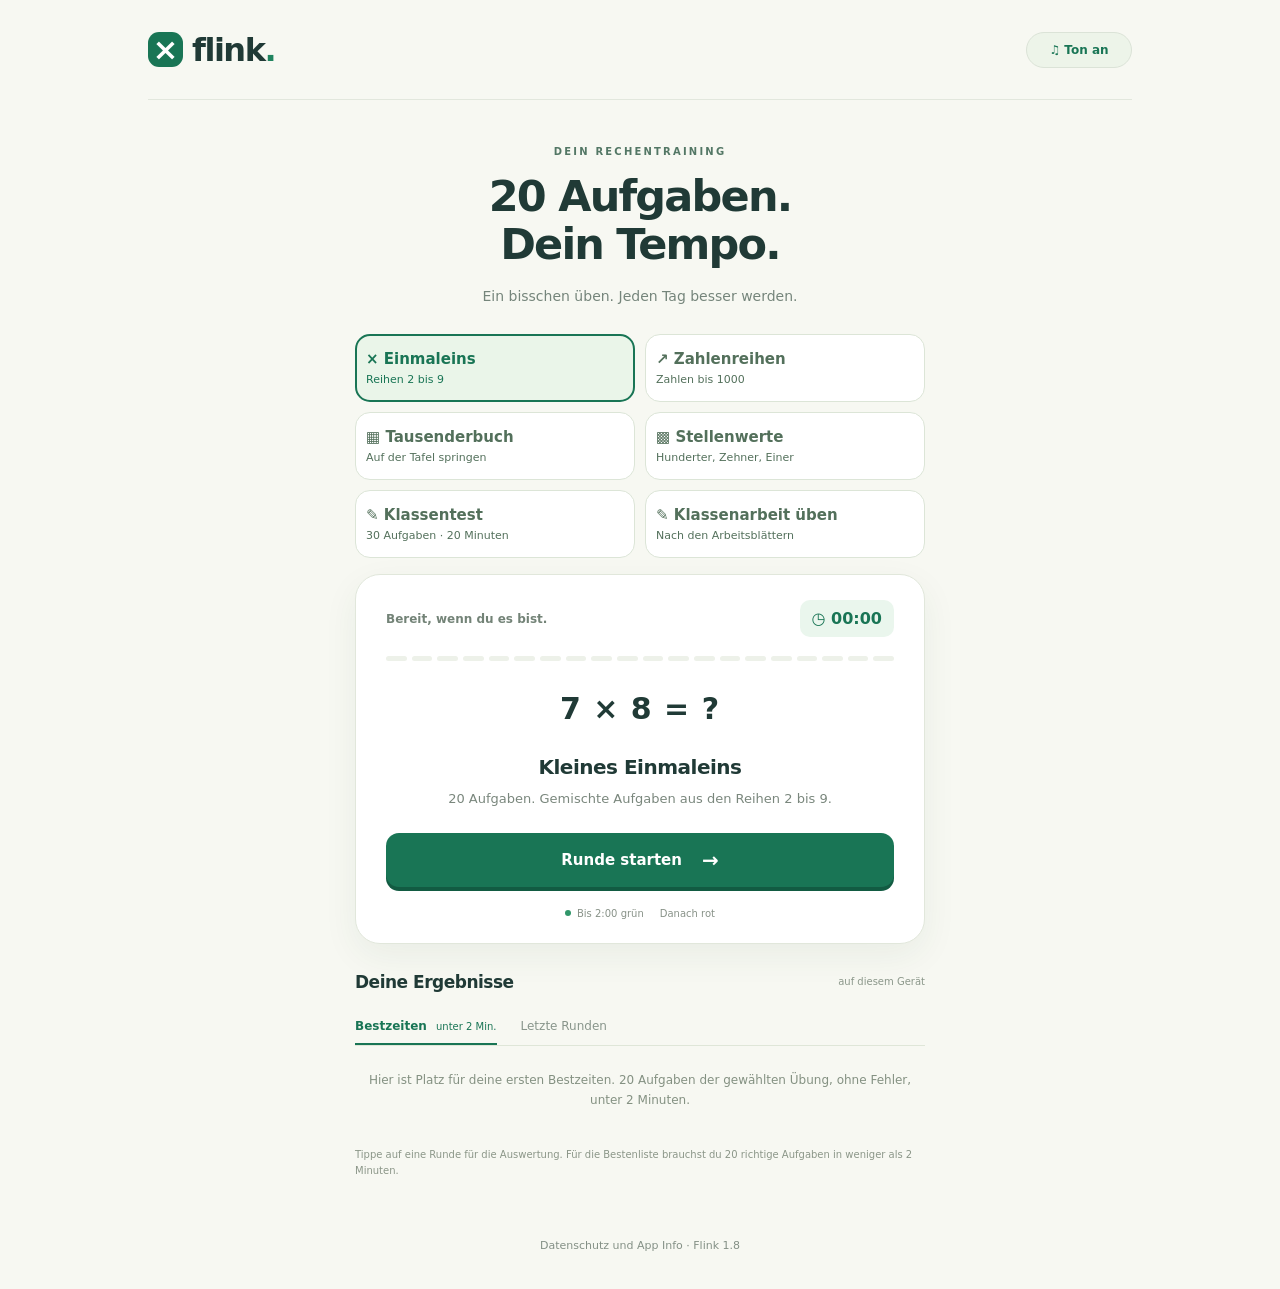
==== commit 4a8ff2e0: "Add timed practice modeled on the class preparation worksheets" ====
--- a/app/src/main/assets/index.html
+++ b/app/src/main/assets/index.html
@@ -1,3 +1,3 @@
 <!doctype html>
 <html lang="de"><head><meta charset="utf-8"><meta name="viewport" content="width=device-width,initial-scale=1"><meta http-equiv="Content-Security-Policy" content="default-src 'none'; script-src 'self'; style-src 'self'; img-src 'self'; connect-src 'none'; media-src 'none'; object-src 'none'; base-uri 'none'; form-action 'none'; frame-src 'none'; worker-src 'none'"><meta name="theme-color" content="#167755"><meta name="description" content="20 Aufgaben. Dein Tempo. Übe Einmaleins und Zahlenreihen bis 1000."><link rel="icon" href="icon.svg"><title>Flink · Dein Rechentraining</title><link rel="stylesheet" href="style.css"></head>
-<body><div class="shell"><header><a class="brand" href="index.html" aria-label="Flink Startseite"><span class="logo">×</span>flink<span class="brand-dot">.</span></a><button id="soundToggle" class="small sound-toggle" type="button" aria-pressed="true">♫ Ton an</button></header><main><div class="intro"><span class="eyebrow">DEIN RECHENTRAINING</span><h1><span id="headlineCount">20 Aufgaben.</span><br>Dein Tempo.</h1><p>Ein bisschen üben. Jeden Tag besser werden.</p></div><div id="modePicker" class="mode-picker" role="group" aria-label="Übung wählen"><button id="multiplyMode" aria-pressed="true"><strong>× Einmaleins</strong><span>Reihen 2 bis 9</span></button><button id="sequenceMode" aria-pressed="false"><strong>↗ Zahlenreihen</strong><span>Zahlen bis 1000</span></button><button id="bookMode" aria-pressed="false"><strong>▦ Tausenderbuch</strong><span>Auf der Tafel springen</span></button><button id="placeMode" aria-pressed="false"><strong>▩ Stellenwerte</strong><span>Hunderter, Zehner, Einer</span></button><button id="examMode" aria-pressed="false"><strong>✎ Klassentest</strong><span>30 Aufgaben · 20 Minuten</span></button></div><section class="game" aria-label="Rechentraining"><div class="game-top"><span id="progressLabel">Bereit, wenn du es bist.</span><div id="timer" class="timer" aria-label="Vergangene Zeit">◷ <span id="time">00:00</span></div></div><div id="dots" class="dots" aria-hidden="true"></div><div id="welcome" class="welcome"><div class="math-art" id="mathArt" aria-hidden="true"><span>7</span><i>×</i><span>8</span><b>?</b></div><h2 id="welcomeTitle">Auf die Plätze, fertig, rechnen!</h2><p id="welcomeText">20 gemischte Aufgaben aus den Reihen 2 bis 9.<br>Jede Antwort zählt. Deine Auswertung kommt am Ende.</p><button id="start" class="primary">Runde starten <span>→</span></button><div class="goal"><span class="green-dot"></span> <span id="goalTime">Bis 2:00 grün</span> <span id="goalAfter"><span class="red-dot"></span> Danach rot</span></div></div><details id="examScale" hidden><summary>Notenschlüssel für diesen Übungstest</summary><p id="gradeScale"></p></details><div id="playing" hidden><div class="question" id="question" aria-live="polite"></div><div id="sequenceCells" class="sequence-cells" hidden></div><div id="bookPanel" hidden><p id="bookHint" class="practice-hint"></p><div id="bookRoute" class="book-route" aria-label="Sprungfolge"></div><div id="bookGrid" class="book-grid" aria-label="Hundertertafel"></div></div><div id="placePanel" hidden><p class="practice-hint">Großes Quadrat = 100 · Stange = 10 · kleines Quadrat = 1</p><div id="placeGroups" class="place-groups"></div><p id="placeHint" class="practice-hint" aria-live="polite"></p><button id="submitPlace" class="primary" type="button" hidden>Weiter ✓</button></div><div id="answer" class="answer" role="textbox" aria-label="Deine Antwort" aria-readonly="true" tabindex="0">?</div><div id="feedback" class="feedback" aria-live="polite">Tippe dein Ergebnis ein.</div><div class="keypad" id="keypad"><button data-key="1">1</button><button data-key="2">2</button><button data-key="3">3</button><button data-key="4">4</button><button data-key="5">5</button><button data-key="6">6</button><button data-key="7">7</button><button data-key="8">8</button><button data-key="9">9</button><button data-key="Backspace" aria-label="Letzte Ziffer löschen">⌫</button><button data-key="0">0</button><button data-key="Enter" class="check" aria-label="Antwort prüfen">✓</button></div><button id="cancel" class="text-button">Runde beenden</button></div><div id="finished" class="finished" hidden><div class="finish-icon" aria-hidden="true">✓</div><h2 id="finishTitle"></h2><p id="finishText"></p><p id="examResult" class="exam-result" hidden></p><div id="summary" class="summary"></div><div class="score-grid" aria-label="Ergebnis"><div><strong id="rightCount">0</strong><span>richtig</span></div><div><strong id="wrongCount">0</strong><span>falsch</span></div><div><strong id="accuracy">0 %</strong><span>Trefferquote</span></div></div><p id="detailScore" hidden></p><p id="reviewSummary"></p><button id="viewResults" class="secondary">Antworten und Fehler ansehen →</button><p id="recordText" class="record-text"></p><button id="again" class="primary">Noch eine Runde <span>↻</span></button></div></section><section class="results"><div class="results-heading"><h2>Deine Ergebnisse</h2><span>auf diesem Gerät</span></div><div class="tabs" role="tablist" aria-label="Ergebnisse"><button id="bestTab" role="tab" aria-selected="true">Bestzeiten <span id="bestTimeLimit">unter 2 Min.</span></button><button id="recentTab" role="tab" aria-selected="false">Letzte Runden</button></div><div id="records" role="tabpanel"></div><p class="record-note" id="recordNote">Tippe auf eine Runde, um ihre Auswertung zu öffnen. Bestzeiten zählen nur für die Reihen 2 bis 9: alle 20 richtig und unter 2 Minuten.</p><p id="storageNotice" hidden>Dein Browser erlaubt kein Speichern. Ergebnisse bleiben nur bis zum Schließen erhalten.</p></section><footer><button id="openPrivacy" class="text-button" type="button">Datenschutz und App Info · Flink 1.7</button></footer></main><dialog id="privacyDialog" aria-labelledby="privacyTitle"><h2 id="privacyTitle">Datenschutz und App Info</h2><p>Flink 1.7 funktioniert vollständig offline. Die App hat keine Internetberechtigung und überträgt keine Daten. Sie enthält keine Werbung und keine Analysefunktionen.</p><p>Auf diesem Gerät werden die Toneinstellung und bis zu 500 Runden mit Datum, Rechenzeit, Ergebnissen und einzelnen Antworten gespeichert. Die App fragt keine Namen oder Kontaktdaten ab.</p><p>Die Ergebnisse bleiben lokal in den App Daten. Automatische Sicherungen sind ausgeschaltet. Über „Ergebnisse löschen“, die Android App Einstellungen oder die Deinstallation kannst du die gespeicherten Ergebnisse entfernen.</p><p>Musik und Applaus werden lokal erzeugt. Eine Anmeldung ist nicht nötig.</p><button id="eraseResults" class="secondary" type="button">Gespeicherte Ergebnisse löschen</button><p id="privacyMessage" role="status"></p><button id="closePrivacy" class="primary" type="button">Schließen</button></dialog><dialog id="reviewDialog" aria-labelledby="reviewTitle"><div class="review-header"><h2 id="reviewTitle">Deine Auswertung</h2><button id="closeReview" class="small" aria-label="Auswertung schließen">Schließen ✕</button></div><p id="reviewMode"></p><p id="reviewStats"></p><div id="reviewFilters" class="review-filters" role="group" aria-label="Antworten filtern"><button id="onlyWrong" aria-pressed="true">Nur Fehler</button><button id="allAnswers" aria-pressed="false">Alle 20 Antworten</button></div><p id="reviewLegacy" hidden></p><p id="reviewEmpty" hidden>Alles richtig! Du hast in dieser Runde keinen Fehler gemacht.</p><table id="reviewTable"><thead><tr><th>Aufgabe</th><th>Deine Antwort</th><th>Lösung</th></tr></thead><tbody id="reviewRows"></tbody></table></dialog></div><script src="audio.js"></script><script src="tasks.js"></script><script src="app.js"></script></body></html>
+<body><div class="shell"><header><a class="brand" href="index.html" aria-label="Flink Startseite"><span class="logo">×</span>flink<span class="brand-dot">.</span></a><button id="soundToggle" class="small sound-toggle" type="button" aria-pressed="true">♫ Ton an</button></header><main><div class="intro"><span class="eyebrow">DEIN RECHENTRAINING</span><h1><span id="headlineCount">20 Aufgaben.</span><br>Dein Tempo.</h1><p>Ein bisschen üben. Jeden Tag besser werden.</p></div><div id="modePicker" class="mode-picker" role="group" aria-label="Übung wählen"><button id="multiplyMode" aria-pressed="true"><strong>× Einmaleins</strong><span>Reihen 2 bis 9</span></button><button id="sequenceMode" aria-pressed="false"><strong>↗ Zahlenreihen</strong><span>Zahlen bis 1000</span></button><button id="bookMode" aria-pressed="false"><strong>▦ Tausenderbuch</strong><span>Auf der Tafel springen</span></button><button id="placeMode" aria-pressed="false"><strong>▩ Stellenwerte</strong><span>Hunderter, Zehner, Einer</span></button><button id="examMode" aria-pressed="false"><strong>✎ Klassentest</strong><span>30 Aufgaben · 20 Minuten</span></button><button id="worksheetMode" aria-pressed="false"><strong>✎ Klassenarbeit üben</strong><span>Nach den Arbeitsblättern</span></button></div><section class="game" aria-label="Rechentraining"><div class="game-top"><span id="progressLabel">Bereit, wenn du es bist.</span><div id="timer" class="timer" aria-label="Vergangene Zeit">◷ <span id="time">00:00</span></div></div><div id="dots" class="dots" aria-hidden="true"></div><div id="welcome" class="welcome"><div class="math-art" id="mathArt" aria-hidden="true"><span>7</span><i>×</i><span>8</span><b>?</b></div><h2 id="welcomeTitle">Auf die Plätze, fertig, rechnen!</h2><p id="welcomeText">20 gemischte Aufgaben aus den Reihen 2 bis 9.<br>Jede Antwort zählt. Deine Auswertung kommt am Ende.</p><button id="start" class="primary">Runde starten <span>→</span></button><div class="goal"><span class="green-dot"></span> <span id="goalTime">Bis 2:00 grün</span> <span id="goalAfter"><span class="red-dot"></span> Danach rot</span></div></div><details id="examScale" hidden><summary>Notenschlüssel für diesen Übungstest</summary><p id="gradeScale"></p></details><div id="playing" hidden><div class="question" id="question" aria-live="polite"></div><div id="sequenceCells" class="sequence-cells" hidden></div><div id="bookPanel" hidden><p id="bookHint" class="practice-hint"></p><div id="bookRoute" class="book-route" aria-label="Sprungfolge"></div><div id="bookGrid" class="book-grid" aria-label="Hundertertafel"></div></div><div id="placePanel" hidden><p class="practice-hint">Großes Quadrat = 100 · Stange = 10 · kleines Quadrat = 1</p><div id="placeGroups" class="place-groups"></div><p id="placeHint" class="practice-hint" aria-live="polite"></p><button id="submitPlace" class="primary" type="button" hidden>Weiter ✓</button></div><div id="linePanel" hidden><canvas id="numberLine" width="720" height="116" role="img"></canvas><div id="lineChoices" class="line-choices"></div></div><div id="answer" class="answer" role="textbox" aria-label="Deine Antwort" aria-readonly="true" tabindex="0">?</div><div id="feedback" class="feedback" aria-live="polite">Tippe dein Ergebnis ein.</div><div class="keypad" id="keypad"><button data-key="1">1</button><button data-key="2">2</button><button data-key="3">3</button><button data-key="4">4</button><button data-key="5">5</button><button data-key="6">6</button><button data-key="7">7</button><button data-key="8">8</button><button data-key="9">9</button><button data-key="Backspace" aria-label="Letzte Ziffer löschen">⌫</button><button data-key="0">0</button><button data-key="Enter" class="check" aria-label="Antwort prüfen">✓</button></div><button id="cancel" class="text-button">Runde beenden</button></div><div id="finished" class="finished" hidden><div class="finish-icon" aria-hidden="true">✓</div><h2 id="finishTitle"></h2><p id="finishText"></p><p id="examResult" class="exam-result" hidden></p><div id="summary" class="summary"></div><div class="score-grid" aria-label="Ergebnis"><div><strong id="rightCount">0</strong><span>richtig</span></div><div><strong id="wrongCount">0</strong><span>falsch</span></div><div><strong id="accuracy">0 %</strong><span>Trefferquote</span></div></div><p id="detailScore" hidden></p><p id="reviewSummary"></p><button id="viewResults" class="secondary">Antworten und Fehler ansehen →</button><p id="recordText" class="record-text"></p><button id="again" class="primary">Noch eine Runde <span>↻</span></button></div></section><section class="results"><div class="results-heading"><h2>Deine Ergebnisse</h2><span>auf diesem Gerät</span></div><div class="tabs" role="tablist" aria-label="Ergebnisse"><button id="bestTab" role="tab" aria-selected="true">Bestzeiten <span id="bestTimeLimit">unter 2 Min.</span></button><button id="recentTab" role="tab" aria-selected="false">Letzte Runden</button></div><div id="records" role="tabpanel"></div><p class="record-note" id="recordNote">Tippe auf eine Runde, um ihre Auswertung zu öffnen. Bestzeiten zählen nur für die Reihen 2 bis 9: alle 20 richtig und unter 2 Minuten.</p><p id="storageNotice" hidden>Dein Browser erlaubt kein Speichern. Ergebnisse bleiben nur bis zum Schließen erhalten.</p></section><footer><button id="openPrivacy" class="text-button" type="button">Datenschutz und App Info · Flink 1.8</button></footer></main><dialog id="privacyDialog" aria-labelledby="privacyTitle"><h2 id="privacyTitle">Datenschutz und App Info</h2><p>Flink 1.8 funktioniert vollständig offline. Die App hat keine Internetberechtigung und überträgt keine Daten. Sie enthält keine Werbung und keine Analysefunktionen.</p><p>Auf diesem Gerät werden die Toneinstellung und bis zu 500 Runden mit Datum, Rechenzeit, Ergebnissen und einzelnen Antworten gespeichert. Die App fragt keine Namen oder Kontaktdaten ab.</p><p>Die Ergebnisse bleiben lokal in den App Daten. Automatische Sicherungen sind ausgeschaltet. Über „Ergebnisse löschen“, die Android App Einstellungen oder die Deinstallation kannst du die gespeicherten Ergebnisse entfernen.</p><p>Musik und Applaus werden lokal erzeugt. Eine Anmeldung ist nicht nötig.</p><button id="eraseResults" class="secondary" type="button">Gespeicherte Ergebnisse löschen</button><p id="privacyMessage" role="status"></p><button id="closePrivacy" class="primary" type="button">Schließen</button></dialog><dialog id="reviewDialog" aria-labelledby="reviewTitle"><div class="review-header"><h2 id="reviewTitle">Deine Auswertung</h2><button id="closeReview" class="small" aria-label="Auswertung schließen">Schließen ✕</button></div><p id="reviewMode"></p><p id="reviewStats"></p><div id="reviewFilters" class="review-filters" role="group" aria-label="Antworten filtern"><button id="onlyWrong" aria-pressed="true">Nur Fehler</button><button id="allAnswers" aria-pressed="false">Alle 20 Antworten</button></div><p id="reviewLegacy" hidden></p><p id="reviewEmpty" hidden>Alles richtig! Du hast in dieser Runde keinen Fehler gemacht.</p><table id="reviewTable"><thead><tr><th>Aufgabe</th><th>Deine Antwort</th><th>Lösung</th></tr></thead><tbody id="reviewRows"></tbody></table></dialog></div><script src="audio.js"></script><script src="tasks.js"></script><script src="app.js"></script></body></html>
--- a/app/src/main/assets/style.css
+++ b/app/src/main/assets/style.css
@@ -34,3 +34,14 @@
 #examScale {padding:8px;text-align:center;font-size:.85rem}
 #examScale p {line-height:1.7}
 #examResult {font-size:1.4rem;font-weight:800;color:#174f3c}
+
+#numberLine {display:block;width:100%;height:auto;margin:6px auto}
+.line-choices {display:flex;justify-content:center;gap:8px;margin:6px auto 14px}
+.line-choices:empty {display:none}
+.line-choices button {min-width:44px;min-height:44px;border-radius:8px;border:1px solid #719985;background:#e8f3eb;color:#174f3c;font-weight:800}
+.sequence-cells.worksheet-layout {display:flex;flex-direction:column;gap:5px}
+.worksheet-row {display:flex;align-items:center;justify-content:center;gap:5px}
+.worksheet-row .sequence-cell,.worksheet-row>span:empty {min-width:0;width:4.2rem;max-width:24%;min-height:42px}
+.worksheet-row>span:not(.sequence-cell) {font-weight:700;text-align:center}
+
+.sequence-cells.worksheet-layout::before {display:none}
